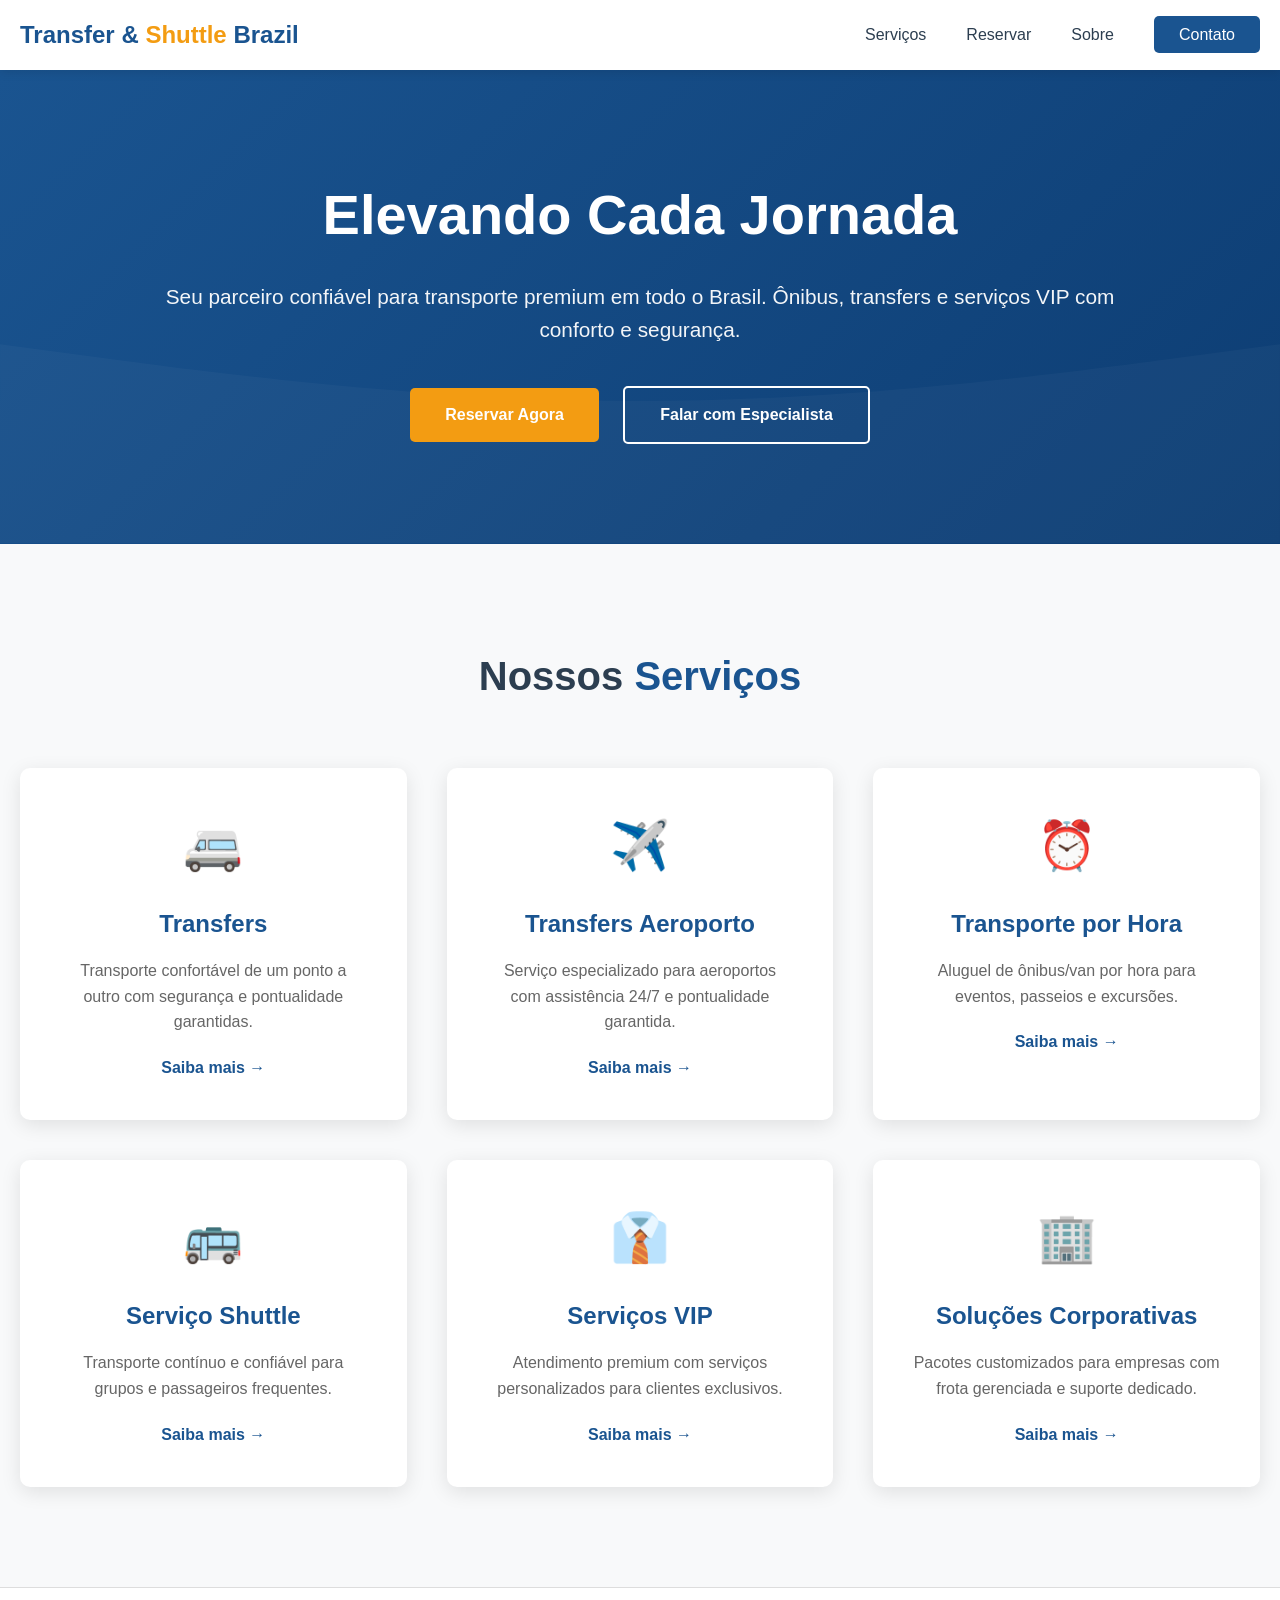
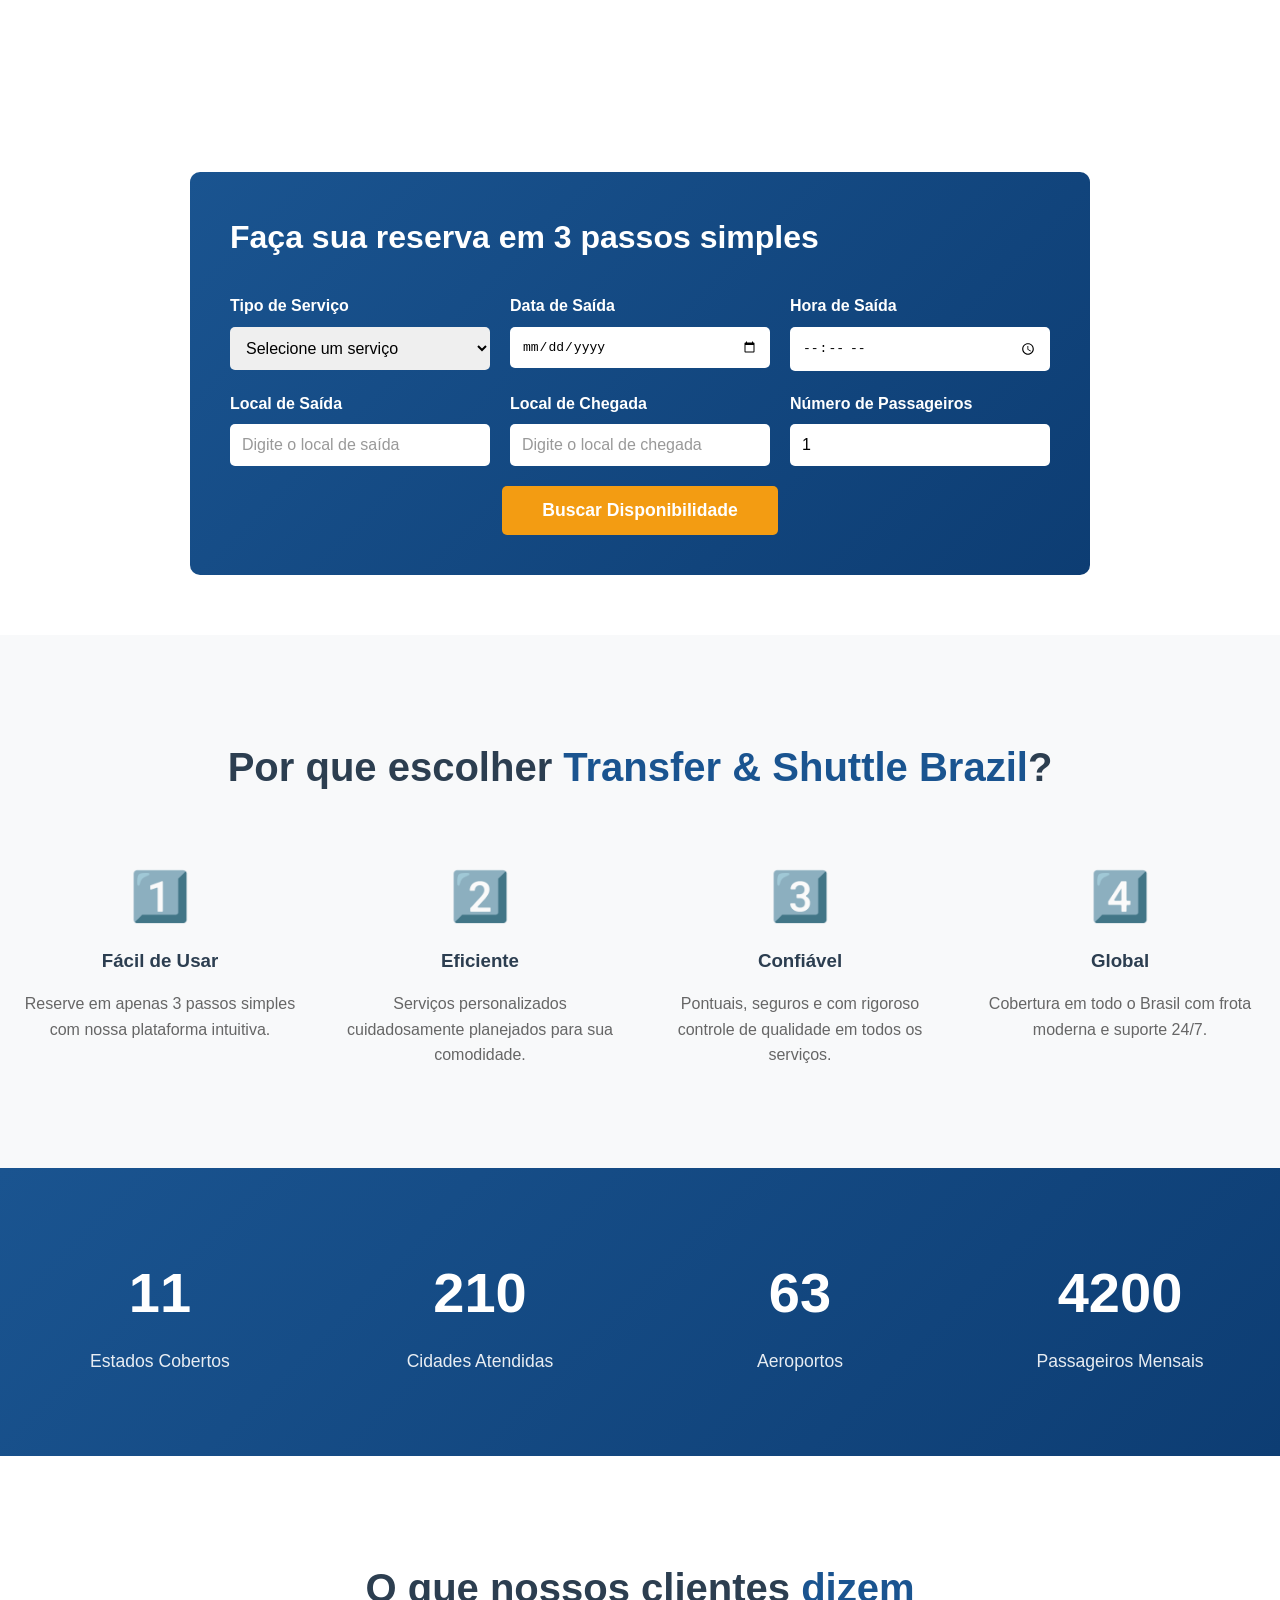
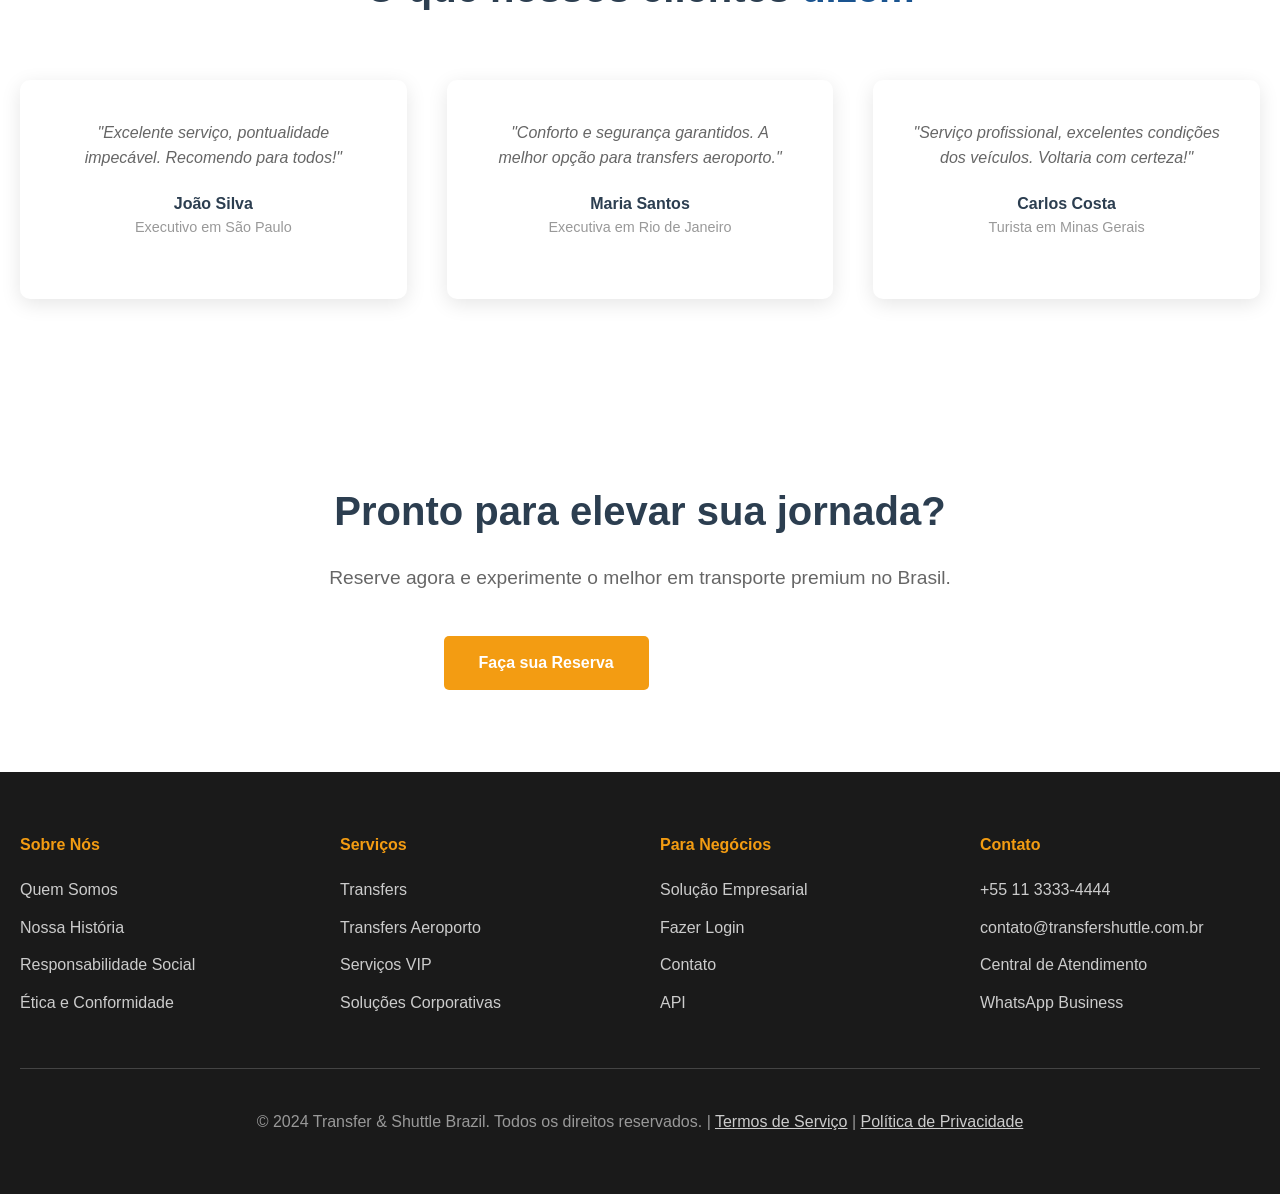
==== index.html @ f182d8c6 "Add files via upload" ====
<!DOCTYPE html>
<html lang="pt-BR">
<head>
    <meta charset="UTF-8">
    <meta name="viewport" content="width=device-width, initial-scale=1.0">
    <meta name="description" content="Transfer & Shuttle Brazil - Serviços de transporte premium em todo o Brasil. Ônibus, transfers e serviços VIP.">
    <meta name="keywords" content="transfer, shuttle, transporte, Brasil, aeroporto, premium">
    <meta property="og:title" content="Transfer & Shuttle Brazil - Transporte Premium">
    <meta property="og:description" content="Serviços de transporte de qualidade em todo o Brasil">
    <meta property="og:image" content="assets/images/og-image.jpg">
    
    <title>Transfer & Shuttle Brazil - Transporte Premium em todo o Brasil</title>
    <link rel="stylesheet" href="assets/css/style.css">
    <link rel="icon" type="image/x-icon" href="assets/images/favicon.ico">
</head>
<body>
    <!-- HEADER & NAVIGATION -->
    <header>
        <nav>
            <a href="#" class="logo">Transfer & <span>Shuttle</span> Brazil</a>
            <ul class="nav-menu">
                <li><a href="#services">Serviços</a></li>
                <li><a href="#booking">Reservar</a></li>
                <li><a href="#about">Sobre</a></li>
                <li><a href="#contact" class="cta-button">Contato</a></li>
            </ul>
        </nav>
    </header>

    <!-- HERO SECTION -->
    <section class="hero">
        <div class="hero-content">
            <h1>Elevando Cada Jornada</h1>
            <p>Seu parceiro confiável para transporte premium em todo o Brasil. Ônibus, transfers e serviços VIP com conforto e segurança.</p>
            <a href="#booking" class="btn btn-primary">Reservar Agora</a>
            <a href="#contact" class="btn btn-secondary">Falar com Especialista</a>
        </div>
    </section>

    <!-- SERVICES SECTION -->
    <section id="services" class="services">
        <div class="container">
            <h2 class="section-title">Nossos <span>Serviços</span></h2>
            
            <div class="services-grid">
                <!-- Service 1: Transfers -->
                <div class="service-card">
                    <div class="service-icon">🚐</div>
                    <h3>Transfers</h3>
                    <p>Transporte confortável de um ponto a outro com segurança e pontualidade garantidas.</p>
                    <a href="#booking">Saiba mais →</a>
                </div>

                <!-- Service 2: Airport Transfers -->
                <div class="service-card">
                    <div class="service-icon">✈️</div>
                    <h3>Transfers Aeroporto</h3>
                    <p>Serviço especializado para aeroportos com assistência 24/7 e pontualidade garantida.</p>
                    <a href="#booking">Saiba mais →</a>
                </div>

                <!-- Service 3: By the Hour -->
                <div class="service-card">
                    <div class="service-icon">⏰</div>
                    <h3>Transporte por Hora</h3>
                    <p>Aluguel de ônibus/van por hora para eventos, passeios e excursões.</p>
                    <a href="#booking">Saiba mais →</a>
                </div>

                <!-- Service 4: Shuttle Service -->
                <div class="service-card">
                    <div class="service-icon">🚌</div>
                    <h3>Serviço Shuttle</h3>
                    <p>Transporte contínuo e confiável para grupos e passageiros frequentes.</p>
                    <a href="#booking">Saiba mais →</a>
                </div>

                <!-- Service 5: VIP Services -->
                <div class="service-card">
                    <div class="service-icon">👔</div>
                    <h3>Serviços VIP</h3>
                    <p>Atendimento premium com serviços personalizados para clientes exclusivos.</p>
                    <a href="#booking">Saiba mais →</a>
                </div>

                <!-- Service 6: Corporate Solutions -->
                <div class="service-card">
                    <div class="service-icon">🏢</div>
                    <h3>Soluções Corporativas</h3>
                    <p>Pacotes customizados para empresas com frota gerenciada e suporte dedicado.</p>
                    <a href="#booking">Saiba mais →</a>
                </div>
            </div>
        </div>
    </section>

    <!-- BOOKING SECTION -->
    <section id="booking" class="booking">
        <div class="container">
            <h2 class="section-title" style="color: white;">Reserve Agora</h2>
            
            <form class="booking-form">
                <h2>Faça sua reserva em 3 passos simples</h2>
                
                <div class="form-row">
                    <div class="form-group">
                        <label for="service">Tipo de Serviço</label>
                        <select id="service" name="service" required>
                            <option value="">Selecione um serviço</option>
                            <option value="transfer">Transfer</option>
                            <option value="airport">Transfer Aeroporto</option>
                            <option value="hourly">Por Hora</option>
                            <option value="shuttle">Shuttle</option>
                            <option value="vip">VIP</option>
                        </select>
                    </div>
                    
                    <div class="form-group">
                        <label for="pickup-date">Data de Saída</label>
                        <input type="date" id="pickup-date" name="pickup-date" required>
                    </div>
                    
                    <div class="form-group">
                        <label for="pickup-time">Hora de Saída</label>
                        <input type="time" id="pickup-time" name="pickup-time" required>
                    </div>
                </div>

                <div class="form-row">
                    <div class="form-group">
                        <label for="pickup-location">Local de Saída</label>
                        <input type="text" id="pickup-location" name="pickup-location" placeholder="Digite o local de saída" required>
                    </div>
                    
                    <div class="form-group">
                        <label for="dropoff-location">Local de Chegada</label>
                        <input type="text" id="dropoff-location" name="dropoff-location" placeholder="Digite o local de chegada" required>
                    </div>
                    
                    <div class="form-group">
                        <label for="passengers">Número de Passageiros</label>
                        <input type="number" id="passengers" name="passengers" min="1" max="60" value="1" required>
                    </div>
                </div>

                <div class="form-submit">
                    <button type="submit" class="btn btn-primary">Buscar Disponibilidade</button>
                </div>
            </form>
        </div>
    </section>

    <!-- WHY CHOOSE US -->
    <section id="about" class="features">
        <div class="container">
            <h2 class="section-title">Por que escolher <span>Transfer & Shuttle Brazil</span>?</h2>
            
            <div class="features-grid">
                <div class="feature">
                    <div class="feature-number">1️⃣</div>
                    <h3>Fácil de Usar</h3>
                    <p>Reserve em apenas 3 passos simples com nossa plataforma intuitiva.</p>
                </div>

                <div class="feature">
                    <div class="feature-number">2️⃣</div>
                    <h3>Eficiente</h3>
                    <p>Serviços personalizados cuidadosamente planejados para sua comodidade.</p>
                </div>

                <div class="feature">
                    <div class="feature-number">3️⃣</div>
                    <h3>Confiável</h3>
                    <p>Pontuais, seguros e com rigoroso controle de qualidade em todos os serviços.</p>
                </div>

                <div class="feature">
                    <div class="feature-number">4️⃣</div>
                    <h3>Global</h3>
                    <p>Cobertura em todo o Brasil com frota moderna e suporte 24/7.</p>
                </div>
            </div>
        </div>
    </section>

    <!-- STATS SECTION -->
    <section class="stats">
        <div class="stats-grid">
            <div class="stat-card">
                <div class="stat-number">27</div>
                <div class="stat-label">Estados Cobertos</div>
            </div>

            <div class="stat-card">
                <div class="stat-number">500</div>
                <div class="stat-label">Cidades Atendidas</div>
            </div>

            <div class="stat-card">
                <div class="stat-number">150</div>
                <div class="stat-label">Aeroportos</div>
            </div>

            <div class="stat-card">
                <div class="stat-number">10000</div>
                <div class="stat-label">Passageiros Mensais</div>
            </div>
        </div>
    </section>

    <!-- CLIENT TESTIMONIALS -->
    <section class="features" style="background: white;">
        <div class="container">
            <h2 class="section-title">O que nossos clientes <span>dizem</span></h2>
            
            <div class="services-grid" style="margin-top: 50px;">
                <div class="service-card">
                    <p style="font-style: italic; margin-bottom: 20px;">"Excelente serviço, pontualidade impecável. Recomendo para todos!"</p>
                    <strong>João Silva</strong>
                    <p style="color: #999; font-size: 0.9em;">Executivo em São Paulo</p>
                </div>

                <div class="service-card">
                    <p style="font-style: italic; margin-bottom: 20px;">"Conforto e segurança garantidos. A melhor opção para transfers aeroporto."</p>
                    <strong>Maria Santos</strong>
                    <p style="color: #999; font-size: 0.9em;">Executiva em Rio de Janeiro</p>
                </div>

                <div class="service-card">
                    <p style="font-style: italic; margin-bottom: 20px;">"Serviço profissional, excelentes condições dos veículos. Voltaria com certeza!"</p>
                    <strong>Carlos Costa</strong>
                    <p style="color: #999; font-size: 0.9em;">Turista em Minas Gerais</p>
                </div>
            </div>
        </div>
    </section>

    <!-- CTA SECTION -->
    <section id="contact" class="cta">
        <div class="container">
            <h2>Pronto para elevar sua jornada?</h2>
            <p>Reserve agora e experimente o melhor em transporte premium no Brasil.</p>
            <a href="#booking" class="btn btn-primary">Faça sua Reserva</a>
            <a href="tel:+551133334444" class="btn btn-secondary">Ligar Agora</a>
        </div>
    </section>

    <!-- FOOTER -->
    <footer>
        <div class="footer-content">
            <div class="footer-section">
                <h4>Sobre Nós</h4>
                <ul>
                    <li><a href="#">Quem Somos</a></li>
                    <li><a href="#">Nossa História</a></li>
                    <li><a href="#">Responsabilidade Social</a></li>
                    <li><a href="#">Ética e Conformidade</a></li>
                </ul>
            </div>

            <div class="footer-section">
                <h4>Serviços</h4>
                <ul>
                    <li><a href="#services">Transfers</a></li>
                    <li><a href="#services">Transfers Aeroporto</a></li>
                    <li><a href="#services">Serviços VIP</a></li>
                    <li><a href="#services">Soluções Corporativas</a></li>
                </ul>
            </div>

            <div class="footer-section">
                <h4>Para Negócios</h4>
                <ul>
                    <li><a href="#">Solução Empresarial</a></li>
                    <li><a href="#">Fazer Login</a></li>
                    <li><a href="#">Contato</a></li>
                    <li><a href="#">API</a></li>
                </ul>
            </div>

            <div class="footer-section">
                <h4>Contato</h4>
                <ul>
                    <li><a href="tel:+551133334444">+55 11 3333-4444</a></li>
                    <li><a href="mailto:contato@transfershuttle.com.br">contato@transfershuttle.com.br</a></li>
                    <li><a href="#">Central de Atendimento</a></li>
                    <li><a href="#">WhatsApp Business</a></li>
                </ul>
            </div>
        </div>

        <div class="footer-bottom">
            <p>&copy; 2024 Transfer & Shuttle Brazil. Todos os direitos reservados. | 
            <a href="#" style="color: #ccc;">Termos de Serviço</a> | 
            <a href="#" style="color: #ccc;">Política de Privacidade</a></p>
        </div>
    </footer>

    <script src="assets/js/main.js"></script>
</body>
</html>
---- assets/css/style.css ----
/* ========================================
   Transfer & Shuttle Brazil - Main Styles
   ======================================== */

:root {
    --primary-color: #1a5490;
    --secondary-color: #f39c12;
    --accent-color: #e74c3c;
    --text-dark: #2c3e50;
    --text-light: #ecf0f1;
    --bg-light: #f8f9fa;
    --bg-dark: #1a1a1a;
    --white: #ffffff;
    --border-color: #ddd;
}

* {
    margin: 0;
    padding: 0;
    box-sizing: border-box;
}

html {
    scroll-behavior: smooth;
}

body {
    font-family: 'Segoe UI', Tahoma, Geneva, Verdana, sans-serif;
    color: var(--text-dark);
    line-height: 1.6;
    background-color: var(--white);
}

/* ========== HEADER & NAVIGATION ========== */

header {
    background-color: var(--white);
    box-shadow: 0 2px 10px rgba(0, 0, 0, 0.1);
    position: sticky;
    top: 0;
    z-index: 100;
}

nav {
    max-width: 1400px;
    margin: 0 auto;
    padding: 0 20px;
    display: flex;
    justify-content: space-between;
    align-items: center;
    height: 70px;
}

.logo {
    font-size: 1.5em;
    font-weight: bold;
    color: var(--primary-color);
    text-decoration: none;
}

.logo span {
    color: var(--secondary-color);
}

.nav-menu {
    display: flex;
    list-style: none;
    gap: 40px;
    align-items: center;
}

.nav-menu a {
    color: var(--text-dark);
    text-decoration: none;
    font-weight: 500;
    transition: color 0.3s ease;
}

.nav-menu a:hover {
    color: var(--primary-color);
}

.nav-menu .cta-button {
    background-color: var(--primary-color);
    color: var(--white);
    padding: 10px 25px;
    border-radius: 5px;
    transition: background-color 0.3s ease;
}

.nav-menu .cta-button:hover {
    background-color: var(--secondary-color);
}

/* ========== HERO SECTION ========== */

.hero {
    background: linear-gradient(135deg, var(--primary-color) 0%, #0d3d73 100%);
    color: var(--white);
    padding: 100px 20px;
    text-align: center;
    position: relative;
    overflow: hidden;
}

.hero::before {
    content: '';
    position: absolute;
    top: 0;
    left: 0;
    right: 0;
    bottom: 0;
    background: url('data:image/svg+xml,<svg xmlns="http://www.w3.org/2000/svg" viewBox="0 0 1440 320"><path fill="rgba(255,255,255,0.1)" d="M0,96L120,112C240,128,480,160,720,160C960,160,1200,128,1320,112L1440,96L1440,320L1320,320C1200,320,960,320,720,320C480,320,240,320,120,320L0,320Z"></path></svg>');
    background-repeat: no-repeat;
    background-position: bottom;
    opacity: 0.3;
}

.hero-content {
    max-width: 1000px;
    margin: 0 auto;
    position: relative;
    z-index: 2;
}

.hero h1 {
    font-size: 3.5em;
    margin-bottom: 20px;
    font-weight: 700;
}

.hero p {
    font-size: 1.3em;
    margin-bottom: 40px;
    opacity: 0.95;
}

.btn {
    display: inline-block;
    padding: 14px 35px;
    border: none;
    border-radius: 5px;
    font-size: 1em;
    font-weight: 600;
    cursor: pointer;
    text-decoration: none;
    transition: all 0.3s ease;
    margin: 0 10px;
}

.btn-primary {
    background-color: var(--secondary-color);
    color: var(--white);
}

.btn-primary:hover {
    background-color: #e67e22;
    transform: translateY(-2px);
    box-shadow: 0 5px 15px rgba(0, 0, 0, 0.2);
}

.btn-secondary {
    background-color: transparent;
    color: var(--white);
    border: 2px solid var(--white);
}

.btn-secondary:hover {
    background-color: var(--white);
    color: var(--primary-color);
}

/* ========== SERVICES SECTION ========== */

.services {
    padding: 100px 20px;
    background-color: var(--bg-light);
}

.container {
    max-width: 1400px;
    margin: 0 auto;
}

.section-title {
    text-align: center;
    font-size: 2.5em;
    margin-bottom: 60px;
    color: var(--text-dark);
}

.section-title span {
    color: var(--primary-color);
}

.services-grid {
    display: grid;
    grid-template-columns: repeat(auto-fit, minmax(300px, 1fr));
    gap: 40px;
}

.service-card {
    background: var(--white);
    border-radius: 10px;
    padding: 40px;
    text-align: center;
    box-shadow: 0 5px 20px rgba(0, 0, 0, 0.1);
    transition: transform 0.3s ease, box-shadow 0.3s ease;
}

.service-card:hover {
    transform: translateY(-10px);
    box-shadow: 0 10px 35px rgba(0, 0, 0, 0.15);
}

.service-icon {
    font-size: 3em;
    margin-bottom: 20px;
}

.service-card h3 {
    font-size: 1.5em;
    margin-bottom: 15px;
    color: var(--primary-color);
}

.service-card p {
    color: #666;
    margin-bottom: 20px;
}

.service-card a {
    color: var(--primary-color);
    text-decoration: none;
    font-weight: 600;
    transition: color 0.3s ease;
}

.service-card a:hover {
    color: var(--secondary-color);
}

/* ========== BOOKING SECTION ========== */

.booking {
    background: var(--white);
    padding: 60px 20px;
    border-top: 1px solid var(--border-color);
}

.booking-form {
    max-width: 900px;
    margin: 0 auto;
    background: linear-gradient(135deg, var(--primary-color) 0%, #0d3d73 100%);
    padding: 40px;
    border-radius: 10px;
    color: var(--white);
}

.booking-form h2 {
    margin-bottom: 30px;
    font-size: 2em;
}

.form-row {
    display: grid;
    grid-template-columns: repeat(auto-fit, minmax(200px, 1fr));
    gap: 20px;
    margin-bottom: 20px;
}

.form-group {
    display: flex;
    flex-direction: column;
}

.form-group label {
    margin-bottom: 8px;
    font-weight: 600;
}

.form-group input,
.form-group select {
    padding: 12px;
    border: none;
    border-radius: 5px;
    font-size: 1em;
}

.form-group input::placeholder {
    color: #999;
}

.form-submit {
    grid-column: 1 / -1;
    display: flex;
    justify-content: center;
    gap: 15px;
    margin-top: 20px;
}

.form-submit button {
    padding: 14px 40px;
    font-size: 1.1em;
}

/* ========== FEATURES SECTION ========== */

.features {
    padding: 100px 20px;
    background-color: var(--bg-light);
}

.features-grid {
    display: grid;
    grid-template-columns: repeat(auto-fit, minmax(250px, 1fr));
    gap: 40px;
    margin-top: 50px;
}

.feature {
    text-align: center;
}

.feature-number {
    font-size: 3em;
    color: var(--secondary-color);
    font-weight: bold;
    margin-bottom: 10px;
}

.feature h3 {
    color: var(--text-dark);
    margin-bottom: 15px;
}

.feature p {
    color: #666;
}

/* ========== STATS SECTION ========== */

.stats {
    background: linear-gradient(135deg, var(--primary-color) 0%, #0d3d73 100%);
    color: var(--white);
    padding: 80px 20px;
}

.stats-grid {
    display: grid;
    grid-template-columns: repeat(auto-fit, minmax(250px, 1fr));
    gap: 40px;
    max-width: 1400px;
    margin: 0 auto;
}

.stat-card {
    text-align: center;
}

.stat-number {
    font-size: 3.5em;
    font-weight: bold;
    margin-bottom: 10px;
}

.stat-label {
    font-size: 1.1em;
    opacity: 0.9;
}

/* ========== CTA SECTION ========== */

.cta {
    padding: 80px 20px;
    background: var(--white);
    text-align: center;
}

.cta h2 {
    font-size: 2.5em;
    margin-bottom: 20px;
    color: var(--text-dark);
}

.cta p {
    font-size: 1.2em;
    color: #666;
    margin-bottom: 40px;
}

/* ========== FOOTER ========== */

footer {
    background-color: var(--bg-dark);
    color: var(--white);
    padding: 60px 20px;
}

.footer-content {
    max-width: 1400px;
    margin: 0 auto;
    display: grid;
    grid-template-columns: repeat(auto-fit, minmax(250px, 1fr));
    gap: 40px;
    margin-bottom: 40px;
}

.footer-section h4 {
    margin-bottom: 20px;
    color: var(--secondary-color);
}

.footer-section ul {
    list-style: none;
}

.footer-section ul li {
    margin-bottom: 12px;
}

.footer-section a {
    color: #ccc;
    text-decoration: none;
    transition: color 0.3s ease;
}

.footer-section a:hover {
    color: var(--secondary-color);
}

.footer-bottom {
    border-top: 1px solid #444;
    padding-top: 40px;
    text-align: center;
    color: #999;
}

/* ========== RESPONSIVE ========== */

@media (max-width: 768px) {
    .nav-menu {
        gap: 20px;
        font-size: 0.9em;
    }

    .hero h1 {
        font-size: 2em;
    }

    .hero p {
        font-size: 1em;
    }

    .section-title {
        font-size: 1.8em;
    }

    .btn {
        padding: 10px 20px;
        margin: 5px;
    }

    .form-row {
        grid-template-columns: 1fr;
    }

    .services-grid {
        grid-template-columns: 1fr;
    }
}

/* ========== UTILITIES ========== */

.hidden {
    display: none !important;
}

.text-center {
    text-align: center;
}

.mb-20 {
    margin-bottom: 20px;
}

.mt-40 {
    margin-top: 40px;
}

.py-40 {
    padding: 40px 0;
}
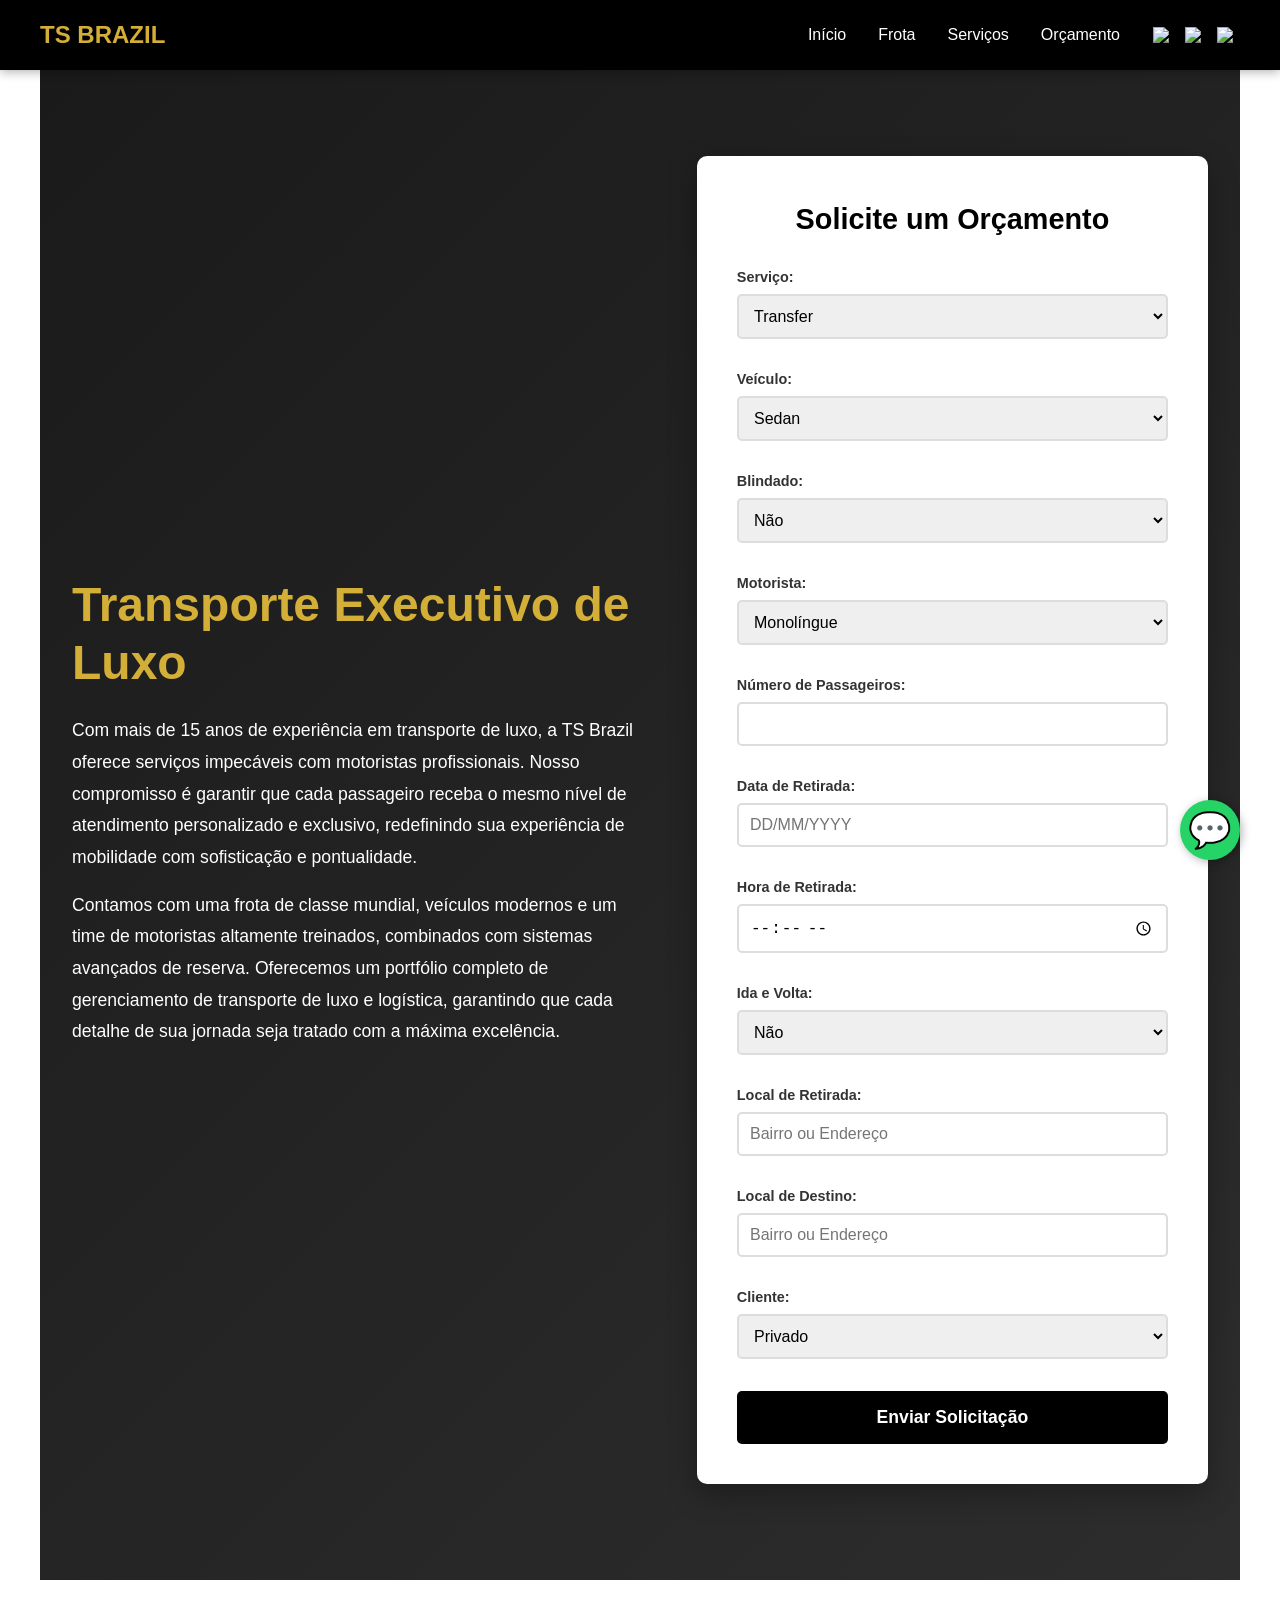
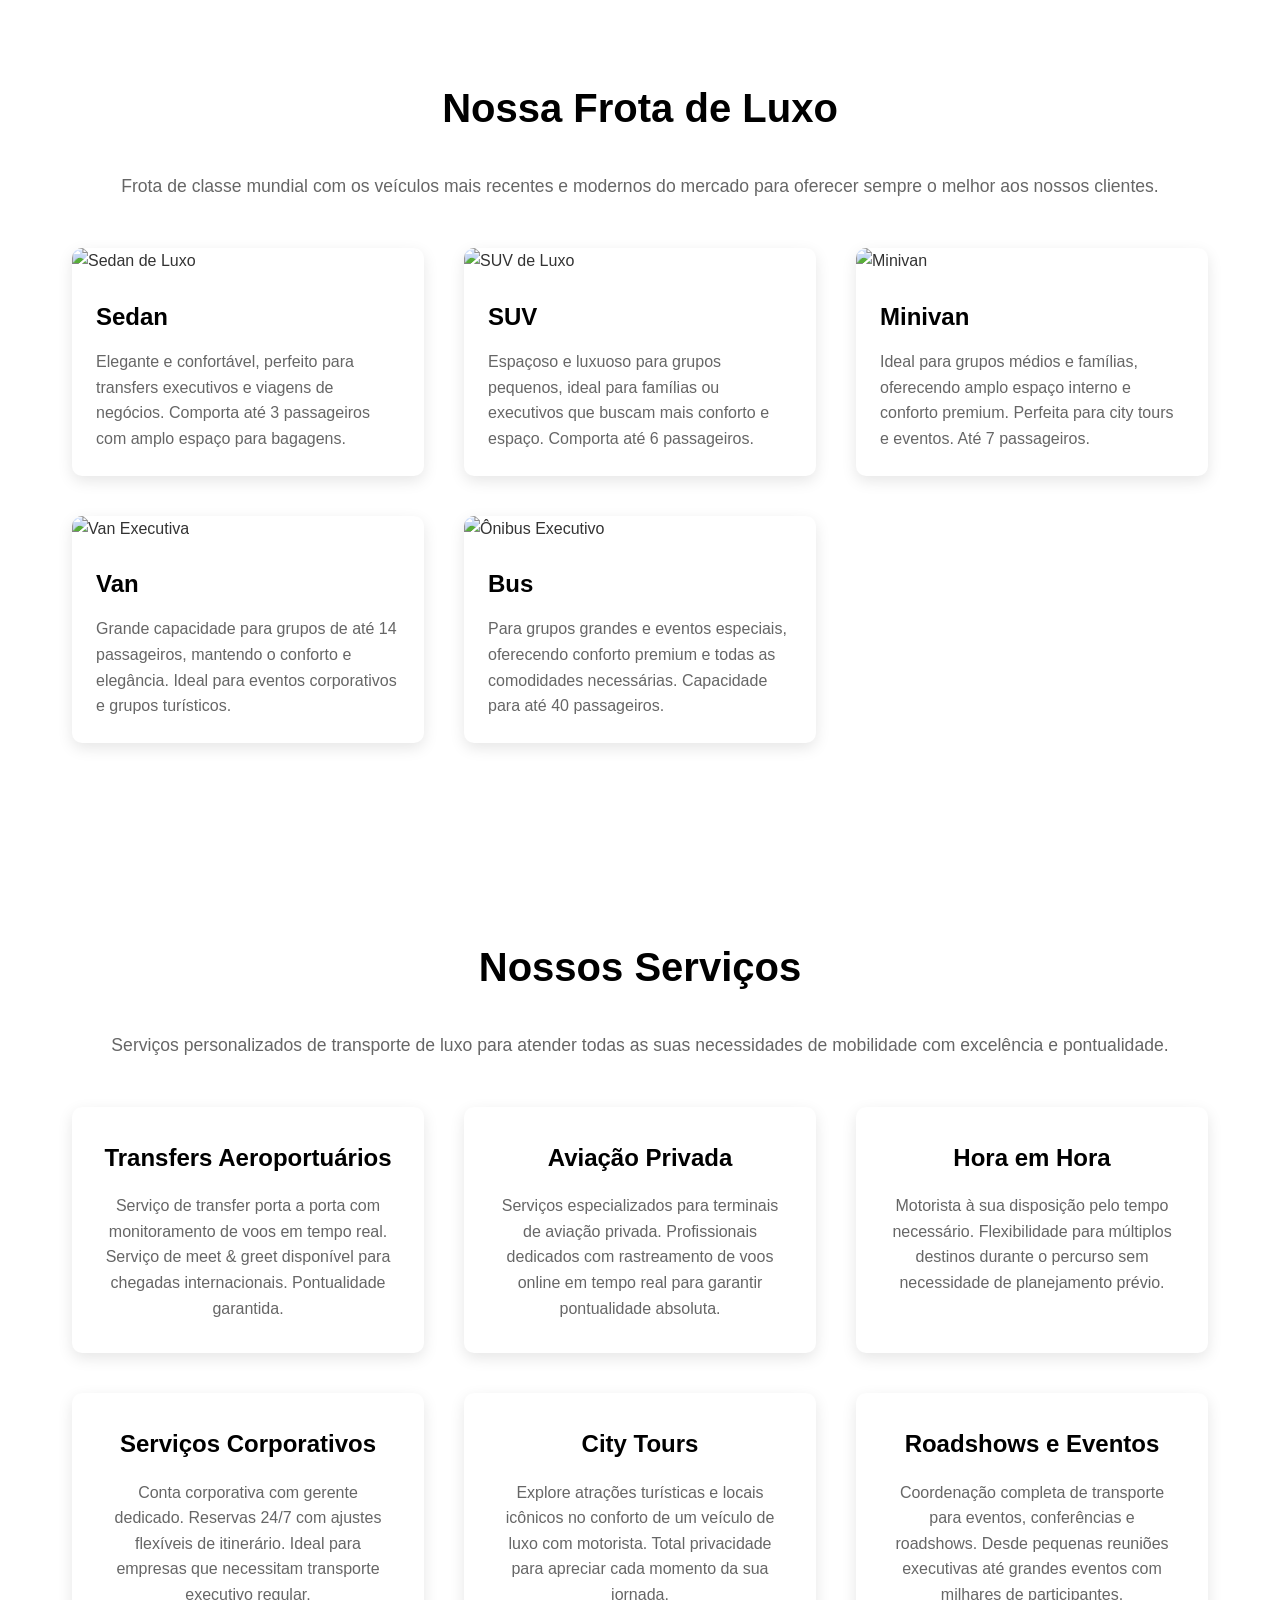
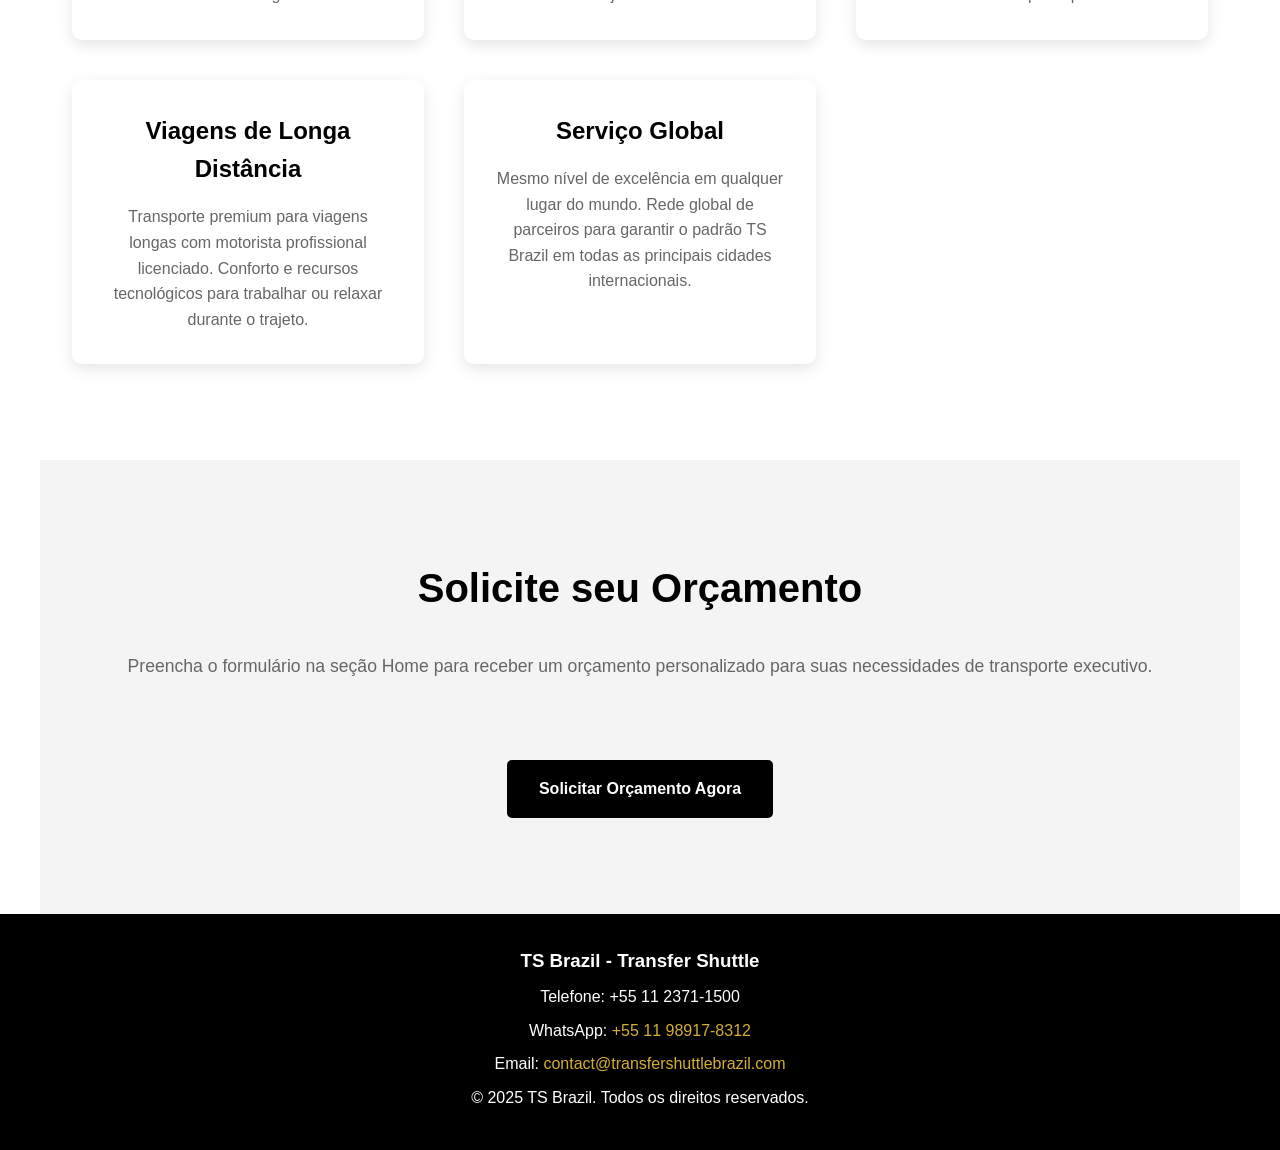
==== commit 66420dd4: "Add files via upload" ====
--- a/index.html
+++ b/index.html
@@ -3,299 +3,723 @@
 <head>
     <meta charset="UTF-8">
     <meta name="viewport" content="width=device-width, initial-scale=1.0">
-    <meta name="description" content="Transfer & Shuttle Brazil - Serviços de transporte premium em todo o Brasil. Ônibus, transfers e serviços VIP.">
-    <meta name="keywords" content="transfer, shuttle, transporte, Brasil, aeroporto, premium">
-    <meta property="og:title" content="Transfer & Shuttle Brazil - Transporte Premium">
-    <meta property="og:description" content="Serviços de transporte de qualidade em todo o Brasil">
-    <meta property="og:image" content="assets/images/og-image.jpg">
+    <meta name="description" content="TS Brazil - Transfer Shuttle oferece serviços de transporte executivo de luxo com motoristas qualificados, frota de classe mundial e pontualidade garantida. Transfers aeroportuários, city tours e serviços personalizados.">
+    <meta name="keywords" content="transfer executivo, transporte de luxo, motorista particular, transfer aeroporto, limousine São Paulo, chauffeur service Brazil">
+    <meta name="author" content="TS Brazil - Transfer Shuttle">
+    <meta name="robots" content="index, follow">
     
-    <title>Transfer & Shuttle Brazil - Transporte Premium em todo o Brasil</title>
-    <link rel="stylesheet" href="assets/css/style.css">
-    <link rel="icon" type="image/x-icon" href="assets/images/favicon.ico">
+    <!-- Open Graph / Facebook -->
+    <meta property="og:type" content="website">
+    <meta property="og:url" content="https://transfershuttlebrazil.com/">
+    <meta property="og:title" content="TS Brazil - Transfer Shuttle | Transporte Executivo de Luxo">
+    <meta property="og:description" content="Serviços de transporte executivo de luxo com motoristas qualificados e frota de classe mundial. Pontualidade garantida.">
+    <meta property="og:image" content="https://images.unsplash.com/photo-1449965408869-eaa3f722e40d?w=1200">
+    
+    <!-- Twitter -->
+    <meta property="twitter:card" content="summary_large_image">
+    <meta property="twitter:url" content="https://transfershuttlebrazil.com/">
+    <meta property="twitter:title" content="TS Brazil - Transfer Shuttle | Transporte Executivo de Luxo">
+    <meta property="twitter:description" content="Serviços de transporte executivo de luxo com motoristas qualificados e frota de classe mundial.">
+    <meta property="twitter:image" content="https://images.unsplash.com/photo-1449965408869-eaa3f722e40d?w=1200">
+    
+    <!-- Hreflang Tags -->
+    <link rel="alternate" hreflang="pt-BR" href="https://transfershuttlebrazil.com/" />
+    <link rel="alternate" hreflang="en" href="https://transfershuttlebrazil.com/en" />
+    <link rel="alternate" hreflang="es" href="https://transfershuttlebrazil.com/es" />
+    <link rel="alternate" hreflang="x-default" href="https://transfershuttlebrazil.com/" />
+    
+    <link rel="canonical" href="https://transfershuttlebrazil.com/">
+    
+    <title>TS Brazil - Transfer Shuttle | Transporte Executivo de Luxo em São Paulo</title>
+    
+    <!-- JSON-LD Structured Data -->
+    <script type="application/ld+json">
+    {
+      "@context": "https://schema.org",
+      "@type": "LocalBusiness",
+      "name": "TS Brazil - Transfer Shuttle",
+      "image": "https://images.unsplash.com/photo-1449965408869-eaa3f722e40d?w=1200",
+      "@id": "https://transfershuttlebrazil.com",
+      "url": "https://transfershuttlebrazil.com",
+      "telephone": "+551123711500",
+      "address": {
+        "@type": "PostalAddress",
+        "addressLocality": "São Paulo",
+        "addressRegion": "SP",
+        "addressCountry": "BR"
+      },
+      "geo": {
+        "@type": "GeoCoordinates",
+        "latitude": -23.5505,
+        "longitude": -46.6333
+      },
+      "openingHoursSpecification": {
+        "@type": "OpeningHoursSpecification",
+        "dayOfWeek": [
+          "Monday",
+          "Tuesday",
+          "Wednesday",
+          "Thursday",
+          "Friday",
+          "Saturday",
+          "Sunday"
+        ],
+        "opens": "00:00",
+        "closes": "23:59"
+      },
+      "sameAs": [
+        "https://wa.me/5511989178312"
+      ],
+      "priceRange": "$$$$"
+    }
+    </script>
+    
+    <style>
+        * {
+            margin: 0;
+            padding: 0;
+            box-sizing: border-box;
+        }
+        
+        :root {
+            --primary-color: #000;
+            --secondary-color: #d4af37;
+            --text-light: #fff;
+            --text-dark: #333;
+            --bg-light: #f4f4f4;
+        }
+        
+        body {
+            font-family: 'Segoe UI', Tahoma, Geneva, Verdana, sans-serif;
+            line-height: 1.6;
+            color: var(--text-dark);
+            scroll-behavior: smooth;
+        }
+        
+        header {
+            background: var(--primary-color);
+            color: var(--text-light);
+            padding: 1rem 2rem;
+            position: fixed;
+            width: 100%;
+            top: 0;
+            z-index: 1000;
+            box-shadow: 0 2px 10px rgba(0,0,0,0.3);
+        }
+        
+        nav {
+            display: flex;
+            justify-content: space-between;
+            align-items: center;
+            max-width: 1200px;
+            margin: 0 auto;
+        }
+        
+        .logo {
+            font-size: 1.5rem;
+            font-weight: bold;
+            color: var(--secondary-color);
+        }
+        
+        nav ul {
+            list-style: none;
+            display: flex;
+            align-items: center;
+            gap: 2rem;
+        }
+        
+        nav a {
+            color: var(--text-light);
+            text-decoration: none;
+            transition: color 0.3s;
+            font-weight: 500;
+        }
+        
+        nav a:hover {
+            color: var(--secondary-color);
+        }
+        
+        .languages {
+            display: flex;
+            gap: 0.5rem;
+        }
+        
+        .languages img {
+            width: 24px;
+            height: 18px;
+            cursor: pointer;
+            transition: transform 0.3s;
+            border: 1px solid transparent;
+        }
+        
+        .languages img:hover {
+            transform: scale(1.1);
+            border-color: var(--secondary-color);
+        }
+        
+        section {
+            padding: 6rem 2rem;
+            max-width: 1200px;
+            margin: 0 auto;
+        }
+        
+        #home {
+            min-height: 100vh;
+            display: flex;
+            align-items: center;
+            justify-content: space-between;
+            gap: 3rem;
+            background: linear-gradient(135deg, #1a1a1a 0%, #2d2d2d 100%);
+            color: var(--text-light);
+            margin-top: 60px;
+        }
+        
+        .home-content {
+            flex: 1;
+            max-width: 50%;
+        }
+        
+        .home-content h1 {
+            font-size: 3rem;
+            margin-bottom: 1.5rem;
+            color: var(--secondary-color);
+            line-height: 1.2;
+        }
+        
+        .home-content p {
+            font-size: 1.1rem;
+            margin-bottom: 1rem;
+            line-height: 1.8;
+        }
+        
+        .quotation-form {
+            flex: 1;
+            max-width: 45%;
+            background: var(--text-light);
+            padding: 2.5rem;
+            border-radius: 10px;
+            box-shadow: 0 10px 30px rgba(0,0,0,0.3);
+            color: var(--text-dark);
+        }
+        
+        .quotation-form h2 {
+            margin-bottom: 1.5rem;
+            color: var(--primary-color);
+            font-size: 1.8rem;
+        }
+        
+        form label {
+            display: block;
+            margin: 0.8rem 0 0.3rem;
+            font-weight: 600;
+            font-size: 0.9rem;
+        }
+        
+        form input,
+        form select {
+            width: 100%;
+            padding: 0.7rem;
+            margin-bottom: 1rem;
+            border: 2px solid #ddd;
+            border-radius: 5px;
+            font-size: 1rem;
+            transition: border-color 0.3s;
+        }
+        
+        form input:focus,
+        form select:focus {
+            outline: none;
+            border-color: var(--secondary-color);
+        }
+        
+        .submit-btn {
+            background: var(--primary-color);
+            color: var(--text-light);
+            padding: 1rem 2rem;
+            border: none;
+            cursor: pointer;
+            width: 100%;
+            font-size: 1.1rem;
+            border-radius: 5px;
+            font-weight: bold;
+            transition: background 0.3s;
+            margin-top: 1rem;
+        }
+        
+        .submit-btn:hover {
+            background: var(--secondary-color);
+            color: var(--primary-color);
+        }
+        
+        h2 {
+            font-size: 2.5rem;
+            margin-bottom: 2rem;
+            color: var(--primary-color);
+            text-align: center;
+        }
+        
+        .section-intro {
+            text-align: center;
+            font-size: 1.1rem;
+            margin-bottom: 3rem;
+            color: #666;
+        }
+        
+        .fleet-grid,
+        .services-grid {
+            display: grid;
+            grid-template-columns: repeat(auto-fit, minmax(280px, 1fr));
+            gap: 2.5rem;
+            margin-top: 3rem;
+        }
+        
+        .vehicle,
+        .service-card {
+            background: var(--text-light);
+            border-radius: 10px;
+            overflow: hidden;
+            box-shadow: 0 5px 15px rgba(0,0,0,0.1);
+            transition: transform 0.3s, box-shadow 0.3s;
+        }
+        
+        .vehicle:hover,
+        .service-card:hover {
+            transform: translateY(-10px);
+            box-shadow: 0 10px 25px rgba(0,0,0,0.2);
+        }
+        
+        .vehicle img {
+            width: 100%;
+            height: 220px;
+            object-fit: cover;
+        }
+        
+        .vehicle-info,
+        .service-info {
+            padding: 1.5rem;
+        }
+        
+        .vehicle h3,
+        .service-card h3 {
+            font-size: 1.5rem;
+            margin-bottom: 0.8rem;
+            color: var(--primary-color);
+        }
+        
+        .vehicle p,
+        .service-card p {
+            color: #666;
+            line-height: 1.6;
+        }
+        
+        .service-card {
+            padding: 2rem;
+            text-align: center;
+        }
+        
+        .service-card h3 {
+            margin-bottom: 1rem;
+        }
+        
+        #quotation {
+            background: var(--bg-light);
+            text-align: center;
+        }
+        
+        .cta-link {
+            display: inline-block;
+            background: var(--primary-color);
+            color: var(--text-light);
+            padding: 1rem 2rem;
+            text-decoration: none;
+            border-radius: 5px;
+            margin-top: 2rem;
+            font-weight: bold;
+            transition: background 0.3s;
+        }
+        
+        .cta-link:hover {
+            background: var(--secondary-color);
+            color: var(--primary-color);
+        }
+        
+        footer {
+            background: var(--primary-color);
+            color: var(--text-light);
+            text-align: center;
+            padding: 2rem;
+        }
+        
+        footer p {
+            margin: 0.5rem 0;
+        }
+        
+        footer a {
+            color: var(--secondary-color);
+            text-decoration: none;
+        }
+        
+        .whatsapp-float {
+            position: fixed;
+            width: 60px;
+            height: 60px;
+            bottom: 40px;
+            right: 40px;
+            background-color: #25d366;
+            color: #FFF;
+            border-radius: 50px;
+            text-align: center;
+            font-size: 35px;
+            box-shadow: 2px 2px 10px rgba(0,0,0,0.3);
+            z-index: 999;
+            display: flex;
+            align-items: center;
+            justify-content: center;
+            transition: background-color 0.3s, transform 0.3s;
+            text-decoration: none;
+        }
+        
+        .whatsapp-float:hover {
+            background-color: #128C7E;
+            transform: scale(1.1);
+        }
+        
+        #returnFields {
+            display: none;
+        }
+        
+        @media (max-width: 968px) {
+            nav ul {
+                gap: 1rem;
+                font-size: 0.9rem;
+            }
+            
+            #home {
+                flex-direction: column;
+                text-align: center;
+            }
+            
+            .home-content,
+            .quotation-form {
+                max-width: 100%;
+            }
+            
+            .home-content h1 {
+                font-size: 2rem;
+            }
+            
+            h2 {
+                font-size: 2rem;
+            }
+            
+            .fleet-grid,
+            .services-grid {
+                grid-template-columns: 1fr;
+            }
+        }
+        
+        @media (max-width: 600px) {
+            header {
+                padding: 1rem;
+            }
+            
+            nav {
+                flex-direction: column;
+                gap: 1rem;
+            }
+            
+            nav ul {
+                flex-wrap: wrap;
+                justify-content: center;
+            }
+            
+            section {
+                padding: 4rem 1rem;
+            }
+            
+            .whatsapp-float {
+                width: 50px;
+                height: 50px;
+                font-size: 28px;
+                bottom: 20px;
+                right: 20px;
+            }
+        }
+    </style>
 </head>
 <body>
-    <!-- HEADER & NAVIGATION -->
     <header>
         <nav>
-            <a href="#" class="logo">Transfer & <span>Shuttle</span> Brazil</a>
-            <ul class="nav-menu">
-                <li><a href="#services">Serviços</a></li>
-                <li><a href="#booking">Reservar</a></li>
-                <li><a href="#about">Sobre</a></li>
-                <li><a href="#contact" class="cta-button">Contato</a></li>
+            <div class="logo">TS BRAZIL</div>
+            <ul>
+                <li><a href="#home" data-pt="Início" data-en="Home" data-es="Inicio">Início</a></li>
+                <li><a href="#fleet" data-pt="Frota" data-en="Fleet" data-es="Flota">Frota</a></li>
+                <li><a href="#services" data-pt="Serviços" data-en="Services" data-es="Servicios">Serviços</a></li>
+                <li><a href="#quotation" data-pt="Orçamento" data-en="Quotation" data-es="Presupuesto">Orçamento</a></li>
+                <li class="languages">
+                    <img src="https://flagcdn.com/w20/br.png" alt="Português" onclick="setLanguage('pt')" title="Português">
+                    <img src="https://flagcdn.com/w20/gb.png" alt="English" onclick="setLanguage('en')" title="English">
+                    <img src="https://flagcdn.com/w20/es.png" alt="Español" onclick="setLanguage('es')" title="Español">
+                </li>
             </ul>
         </nav>
     </header>
 
-    <!-- HERO SECTION -->
-    <section class="hero">
-        <div class="hero-content">
-            <h1>Elevando Cada Jornada</h1>
-            <p>Seu parceiro confiável para transporte premium em todo o Brasil. Ônibus, transfers e serviços VIP com conforto e segurança.</p>
-            <a href="#booking" class="btn btn-primary">Reservar Agora</a>
-            <a href="#contact" class="btn btn-secondary">Falar com Especialista</a>
+    <section id="home">
+        <div class="home-content">
+            <h1 data-pt="Transporte Executivo de Luxo" data-en="Executive Luxury Transportation" data-es="Transporte Ejecutivo de Lujo">Transporte Executivo de Luxo</h1>
+            <p data-pt="Com mais de 15 anos de experiência em transporte de luxo, a TS Brazil oferece serviços impecáveis com motoristas profissionais. Nosso compromisso é garantir que cada passageiro receba o mesmo nível de atendimento personalizado e exclusivo, redefinindo sua experiência de mobilidade com sofisticação e pontualidade." data-en="With over 15 years of experience in luxury transportation, TS Brazil offers impeccable services with professional drivers. Our commitment is to ensure that each passenger receives the same level of personalized and exclusive service, redefining your mobility experience with sophistication and punctuality." data-es="Con más de 15 años de experiencia en transporte de lujo, TS Brazil ofrece servicios impecables con conductores profesionales. Nuestro compromisso es garantizar que cada pasajero reciba el mismo nivel de atención personalizada y exclusiva, redefiniendo su experiencia de movilidad con sofisticación y puntualidad.">Com mais de 15 anos de experiência em transporte de luxo, a TS Brazil oferece serviços impecáveis com motoristas profissionais. Nosso compromisso é garantir que cada passageiro receba o mesmo nível de atendimento personalizado e exclusivo, redefinindo sua experiência de mobilidade com sofisticação e pontualidade.</p>
+            <p data-pt="Contamos com uma frota de classe mundial, veículos modernos e um time de motoristas altamente treinados, combinados com sistemas avançados de reserva. Oferecemos um portfólio completo de gerenciamento de transporte de luxo e logística, garantindo que cada detalhe de sua jornada seja tratado com a máxima excelência." data-en="We have a world-class fleet, modern vehicles and a team of highly trained drivers, combined with advanced booking systems. We offer a complete portfolio of luxury transportation and logistics management, ensuring that every detail of your journey is handled with the utmost excellence." data-es="Contamos con una flota de clase mundial, vehículos modernos y un equipo de conductores altamente capacitados, combinados con sistemas avanzados de reserva. Ofrecemos un portafolio completo de gestión de transporte de lujo y logística, garantizando que cada detalle de su viaje sea tratado con la máxima excelencia.">Contamos com uma frota de classe mundial, veículos modernos e um time de motoristas altamente treinados, combinados com sistemas avançados de reserva. Oferecemos um portfólio completo de gerenciamento de transporte de luxo e logística, garantindo que cada detalhe de sua jornada seja tratado com a máxima excelência.</p>
         </div>
-    </section>
-
-    <!-- SERVICES SECTION -->
-    <section id="services" class="services">
-        <div class="container">
-            <h2 class="section-title">Nossos <span>Serviços</span></h2>
-            
-            <div class="services-grid">
-                <!-- Service 1: Transfers -->
-                <div class="service-card">
-                    <div class="service-icon">🚐</div>
-                    <h3>Transfers</h3>
-                    <p>Transporte confortável de um ponto a outro com segurança e pontualidade garantidas.</p>
-                    <a href="#booking">Saiba mais →</a>
+        <div class="quotation-form">
+            <h2 data-pt="Solicite um Orçamento" data-en="Request a Quote" data-es="Solicite un Presupuesto">Solicite um Orçamento</h2>
+            <form id="quoteForm" onsubmit="sendEmail(event)">
+                <label for="service" data-pt="Serviço:" data-en="Service:" data-es="Servicio:">Serviço:</label>
+                <select id="service" name="Service" required>
+                    <option value="Transfer">Transfer</option>
+                    <option value="Disposal">Disposal</option>
+                </select>
+
+                <label for="vehicle" data-pt="Veículo:" data-en="Vehicle:" data-es="Vehículo:">Veículo:</label>
+                <select id="vehicle" name="Vehicle" required>
+                    <option value="Sedan">Sedan</option>
+                    <option value="SUV">SUV</option>
+                    <option value="Minivan">Minivan</option>
+                    <option value="Van">Van</option>
+                    <option value="Bus">Bus</option>
+                </select>
+
+                <label for="bulletproof" data-pt="Blindado:" data-en="Bulletproof:" data-es="Blindado:">Blindado:</label>
+                <select id="bulletproof" name="BulletProof" required>
+                    <option value="No" data-pt="Não" data-en="No" data-es="No">Não</option>
+                    <option value="Yes" data-pt="Sim" data-en="Yes" data-es="Sí">Sim</option>
+                </select>
+
+                <label for="driver" data-pt="Motorista:" data-en="Driver:" data-es="Conductor:">Motorista:</label>
+                <select id="driver" name="Driver" required>
+                    <option value="Monolingual" data-pt="Monolíngue" data-en="Monolingual" data-es="Monolingüe">Monolíngue</option>
+                    <option value="Bilingual" data-pt="Bilíngue" data-en="Bilingual" data-es="Bilingüe">Bilíngue</option>
+                </select>
+
+                <label for="passengers" data-pt="Número de Passageiros:" data-en="Number of Passengers:" data-es="Número de Pasajeros:">Número de Passageiros:</label>
+                <input type="number" id="passengers" name="Number of Passengers" min="1" required>
+
+                <label for="pickupDate" data-pt="Data de Retirada:" data-en="Pickup Date:" data-es="Fecha de Recogida:">Data de Retirada:</label>
+                <input type="text" id="pickupDate" name="Date of Pickup" placeholder="DD/MM/YYYY" required>
+
+                <label for="pickupTime" data-pt="Hora de Retirada:" data-en="Pickup Time:" data-es="Hora de Recogida:">Hora de Retirada:</label>
+                <input type="time" id="pickupTime" name="Time of Pickup" required>
+
+                <label for="roundtrip" data-pt="Ida e Volta:" data-en="Roundtrip:" data-es="Ida y Vuelta:">Ida e Volta:</label>
+                <select id="roundtrip" name="Roundtrip" onchange="toggleRoundtrip()" required>
+                    <option value="No" data-pt="Não" data-en="No" data-es="No">Não</option>
+                    <option value="Yes" data-pt="Sim" data-en="Yes" data-es="Sí">Sim</option>
+                </select>
+
+                <div id="returnFields">
+                    <label for="returnDate" data-pt="Data de Retorno:" data-en="Return Date:" data-es="Fecha de Retorno:">Data de Retorno:</label>
+                    <input type="text" id="returnDate" name="Return Date" placeholder="DD/MM/YYYY">
+
+                    <label for="returnTime" data-pt="Hora de Retorno:" data-en="Return Time:" data-es="Hora de Retorno:">Hora de Retorno:</label>
+                    <input type="time" id="returnTime" name="Return Time">
                 </div>
 
-                <!-- Service 2: Airport Transfers -->
-                <div class="service-card">
-                    <div class="service-icon">✈️</div>
-                    <h3>Transfers Aeroporto</h3>
-                    <p>Serviço especializado para aeroportos com assistência 24/7 e pontualidade garantida.</p>
-                    <a href="#booking">Saiba mais →</a>
-                </div>
-
-                <!-- Service 3: By the Hour -->
-                <div class="service-card">
-                    <div class="service-icon">⏰</div>
-                    <h3>Transporte por Hora</h3>
-                    <p>Aluguel de ônibus/van por hora para eventos, passeios e excursões.</p>
-                    <a href="#booking">Saiba mais →</a>
-                </div>
-
-                <!-- Service 4: Shuttle Service -->
-                <div class="service-card">
-                    <div class="service-icon">🚌</div>
-                    <h3>Serviço Shuttle</h3>
-                    <p>Transporte contínuo e confiável para grupos e passageiros frequentes.</p>
-                    <a href="#booking">Saiba mais →</a>
-                </div>
-
-                <!-- Service 5: VIP Services -->
-                <div class="service-card">
-                    <div class="service-icon">👔</div>
-                    <h3>Serviços VIP</h3>
-                    <p>Atendimento premium com serviços personalizados para clientes exclusivos.</p>
-                    <a href="#booking">Saiba mais →</a>
-                </div>
-
-                <!-- Service 6: Corporate Solutions -->
-                <div class="service-card">
-                    <div class="service-icon">🏢</div>
-                    <h3>Soluções Corporativas</h3>
-                    <p>Pacotes customizados para empresas com frota gerenciada e suporte dedicado.</p>
-                    <a href="#booking">Saiba mais →</a>
-                </div>
-            </div>
-        </div>
-    </section>
-
-    <!-- BOOKING SECTION -->
-    <section id="booking" class="booking">
-        <div class="container">
-            <h2 class="section-title" style="color: white;">Reserve Agora</h2>
-            
-            <form class="booking-form">
-                <h2>Faça sua reserva em 3 passos simples</h2>
-                
-                <div class="form-row">
-                    <div class="form-group">
-                        <label for="service">Tipo de Serviço</label>
-                        <select id="service" name="service" required>
-                            <option value="">Selecione um serviço</option>
-                            <option value="transfer">Transfer</option>
-                            <option value="airport">Transfer Aeroporto</option>
-                            <option value="hourly">Por Hora</option>
-                            <option value="shuttle">Shuttle</option>
-                            <option value="vip">VIP</option>
-                        </select>
-                    </div>
-                    
-                    <div class="form-group">
-                        <label for="pickup-date">Data de Saída</label>
-                        <input type="date" id="pickup-date" name="pickup-date" required>
-                    </div>
-                    
-                    <div class="form-group">
-                        <label for="pickup-time">Hora de Saída</label>
-                        <input type="time" id="pickup-time" name="pickup-time" required>
-                    </div>
-                </div>
-
-                <div class="form-row">
-                    <div class="form-group">
-                        <label for="pickup-location">Local de Saída</label>
-                        <input type="text" id="pickup-location" name="pickup-location" placeholder="Digite o local de saída" required>
-                    </div>
-                    
-                    <div class="form-group">
-                        <label for="dropoff-location">Local de Chegada</label>
-                        <input type="text" id="dropoff-location" name="dropoff-location" placeholder="Digite o local de chegada" required>
-                    </div>
-                    
-                    <div class="form-group">
-                        <label for="passengers">Número de Passageiros</label>
-                        <input type="number" id="passengers" name="passengers" min="1" max="60" value="1" required>
-                    </div>
-                </div>
-
-                <div class="form-submit">
-                    <button type="submit" class="btn btn-primary">Buscar Disponibilidade</button>
-                </div>
+                <label for="pickupLoc" data-pt="Local de Retirada:" data-en="Pickup Location:" data-es="Lugar de Recogida:">Local de Retirada:</label>
+                <input type="text" id="pickupLoc" name="PICK UP LOCATION" placeholder="Bairro ou Endereço" required>
+
+                <label for="dropoffLoc" data-pt="Local de Destino:" data-en="Drop-off Location:" data-es="Lugar de Destino:">Local de Destino:</label>
+                <input type="text" id="dropoffLoc" name="DROP OFF LOCATION" placeholder="Bairro ou Endereço" required>
+
+                <label for="client" data-pt="Cliente:" data-en="Client:" data-es="Cliente:">Cliente:</label>
+                <select id="client" name="Client" required>
+                    <option value="Private" data-pt="Privado" data-en="Private" data-es="Privado">Privado</option>
+                    <option value="Corporate" data-pt="Corporativo" data-en="Corporate" data-es="Corporativo">Corporativo</option>
+                </select>
+
+                <button type="submit" class="submit-btn" data-pt="Enviar Solicitação" data-en="Send Request" data-es="Enviar Solicitud">Enviar Solicitação</button>
             </form>
         </div>
     </section>
 
-    <!-- WHY CHOOSE US -->
-    <section id="about" class="features">
-        <div class="container">
-            <h2 class="section-title">Por que escolher <span>Transfer & Shuttle Brazil</span>?</h2>
-            
-            <div class="features-grid">
-                <div class="feature">
-                    <div class="feature-number">1️⃣</div>
-                    <h3>Fácil de Usar</h3>
-                    <p>Reserve em apenas 3 passos simples com nossa plataforma intuitiva.</p>
+    <section id="fleet">
+        <h2 data-pt="Nossa Frota de Luxo" data-en="Our Luxury Fleet" data-es="Nuestra Flota de Lujo">Nossa Frota de Luxo</h2>
+        <p class="section-intro" data-pt="Frota de classe mundial com os veículos mais recentes e modernos do mercado para oferecer sempre o melhor aos nossos clientes." data-en="World-class fleet with the latest and most modern vehicles on the market to always offer the best to our customers." data-es="Flota de clase mundial con los vehículos más recientes y modernos del mercado para ofrecer siempre lo mejor a nuestros clientes.">Frota de classe mundial com os veículos mais recentes e modernos do mercado para oferecer sempre o melhor aos nossos clientes.</p>
+        <div class="fleet-grid">
+            <div class="vehicle">
+                <img src="https://images.unsplash.com/photo-1503376780353-7e6692767b70?w=600" alt="Sedan de Luxo">
+                <div class="vehicle-info">
+                    <h3>Sedan</h3>
+                    <p data-pt="Elegante e confortável, perfeito para transfers executivos e viagens de negócios. Comporta até 3 passageiros com amplo espaço para bagagens." data-en="Elegant and comfortable, perfect for executive transfers and business trips. Accommodates up to 3 passengers with ample luggage space." data-es="Elegante y cómodo, perfecto para traslados ejecutivos y viajes de negocios. Acomoda hasta 3 pasajeros con amplio espacio para equipaje.">Elegante e confortável, perfeito para transfers executivos e viagens de negócios. Comporta até 3 passageiros com amplo espaço para bagagens.</p>
                 </div>
-
-                <div class="feature">
-                    <div class="feature-number">2️⃣</div>
-                    <h3>Eficiente</h3>
-                    <p>Serviços personalizados cuidadosamente planejados para sua comodidade.</p>
+            </div>
+            <div class="vehicle">
+                <img src="https://images.unsplash.com/photo-1552519507-da3b142c6e3d?w=600" alt="SUV de Luxo">
+                <div class="vehicle-info">
+                    <h3>SUV</h3>
+                    <p data-pt="Espaçoso e luxuoso para grupos pequenos, ideal para famílias ou executivos que buscam mais conforto e espaço. Comporta até 6 passageiros." data-en="Spacious and luxurious for small groups, ideal for families or executives seeking more comfort and space. Accommodates up to 6 passengers." data-es="Espacioso y lujoso para grupos pequeños, ideal para familias o ejecutivos que buscan más comodidad y espacio. Acomoda hasta 6 pasajeros.">Espaçoso e luxuoso para grupos pequenos, ideal para famílias ou executivos que buscam mais conforto e espaço. Comporta até 6 passageiros.</p>
                 </div>
-
-                <div class="feature">
-                    <div class="feature-number">3️⃣</div>
-                    <h3>Confiável</h3>
-                    <p>Pontuais, seguros e com rigoroso controle de qualidade em todos os serviços.</p>
+            </div>
+            <div class="vehicle">
+                <img src="https://images.unsplash.com/photo-1502877338535-766e1452684a?w=600" alt="Minivan">
+                <div class="vehicle-info">
+                    <h3>Minivan</h3>
+                    <p data-pt="Ideal para grupos médios e famílias, oferecendo amplo espaço interno e conforto premium. Perfeita para city tours e eventos. Até 7 passageiros." data-en="Ideal for medium groups and families, offering ample interior space and premium comfort. Perfect for city tours and events. Up to 7 passengers." data-es="Ideal para grupos medianos y familias, ofreciendo amplio espacio interior y comodidad premium. Perfecta para tours por la ciudad y eventos. Hasta 7 pasajeros.">Ideal para grupos médios e famílias, oferecendo amplo espaço interno e conforto premium. Perfeita para city tours e eventos. Até 7 passageiros.</p>
                 </div>
-
-                <div class="feature">
-                    <div class="feature-number">4️⃣</div>
-                    <h3>Global</h3>
-                    <p>Cobertura em todo o Brasil com frota moderna e suporte 24/7.</p>
+            </div>
+            <div class="vehicle">
+                <img src="https://images.unsplash.com/photo-1590802183534-d8992c8b6d8b?w=600" alt="Van Executiva">
+                <div class="vehicle-info">
+                    <h3>Van</h3>
+                    <p data-pt="Grande capacidade para grupos de até 14 passageiros, mantendo o conforto e elegância. Ideal para eventos corporativos e grupos turísticos." data-en="Large capacity for groups of up to 14 passengers, maintaining comfort and elegance. Ideal for corporate events and tourist groups." data-es="Gran capacidad para grupos de hasta 14 pasajeros, manteniendo la comodidad y elegancia. Ideal para eventos corporativos y grupos turísticos.">Grande capacidade para grupos de até 14 passageiros, mantendo o conforto e elegância. Ideal para eventos corporativos e grupos turísticos.</p>
+                </div>
+            </div>
+            <div class="vehicle">
+                <img src="https://images.unsplash.com/photo-1544620347-c4fd4a3d5957?w=600" alt="Ônibus Executivo">
+                <div class="vehicle-info">
+                    <h3>Bus</h3>
+                    <p data-pt="Para grupos grandes e eventos especiais, oferecendo conforto premium e todas as comodidades necessárias. Capacidade para até 40 passageiros." data-en="For large groups and special events, offering premium comfort and all necessary amenities. Capacity for up to 40 passengers." data-es="Para grupos grandes y eventos especiales, ofreciendo comodidad premium y todas las comodidades necesarias. Capacidad para hasta 40 pasajeros.">Para grupos grandes e eventos especiais, oferecendo conforto premium e todas as comodidades necessárias. Capacidade para até 40 passageiros.</p>
                 </div>
             </div>
         </div>
     </section>
 
-    <!-- STATS SECTION -->
-    <section class="stats">
-        <div class="stats-grid">
-            <div class="stat-card">
-                <div class="stat-number">27</div>
-                <div class="stat-label">Estados Cobertos</div>
-            </div>
-
-            <div class="stat-card">
-                <div class="stat-number">500</div>
-                <div class="stat-label">Cidades Atendidas</div>
-            </div>
-
-            <div class="stat-card">
-                <div class="stat-number">150</div>
-                <div class="stat-label">Aeroportos</div>
-            </div>
-
-            <div class="stat-card">
-                <div class="stat-number">10000</div>
-                <div class="stat-label">Passageiros Mensais</div>
+    <section id="services">
+        <h2 data-pt="Nossos Serviços" data-en="Our Services" data-es="Nuestros Servicios">Nossos Serviços</h2>
+        <p class="section-intro" data-pt="Serviços personalizados de transporte de luxo para atender todas as suas necessidades de mobilidade com excelência e pontualidade." data-en="Customized luxury transportation services to meet all your mobility needs with excellence and punctuality." data-es="Servicios personalizados de transporte de lujo para satisfacer todas sus necesidades de movilidad con excelencia y puntualidad.">Serviços personalizados de transporte de luxo para atender todas as suas necessidades de mobilidade com excelência e pontualidade.</p>
+        <div class="services-grid">
+            <div class="service-card">
+                <h3 data-pt="Transfers Aeroportuários" data-en="Airport Transfers" data-es="Traslados Aeroportuarios">Transfers Aeroportuários</h3>
+                <p data-pt="Serviço de transfer porta a porta com monitoramento de voos em tempo real. Serviço de meet & greet disponível para chegadas internacionais. Pontualidade garantida." data-en="Door-to-door transfer service with real-time flight monitoring. Meet & greet service available for international arrivals. Guaranteed punctuality." data-es="Servicio de traslado puerta a puerta con monitoreo de vuelos en tiempo real. Servicio de meet & greet disponible para llegadas internacionales. Puntualidad garantizada.">Serviço de transfer porta a porta com monitoramento de voos em tempo real. Serviço de meet & greet disponível para chegadas internacionais. Pontualidade garantida.</p>
+            </div>
+            <div class="service-card">
+                <h3 data-pt="Aviação Privada" data-en="Private Aviation" data-es="Aviación Privada">Aviação Privada</h3>
+                <p data-pt="Serviços especializados para terminais de aviação privada. Profissionais dedicados com rastreamento de voos online em tempo real para garantir pontualidade absoluta." data-en="Specialized services for private aviation terminals. Dedicated professionals with real-time online flight tracking to ensure absolute punctuality." data-es="Servicios especializados para terminales de aviación privada. Profesionales dedicados con seguimiento de vuelos en línea en tiempo real para garantizar puntualidad absoluta.">Serviços especializados para terminais de aviação privada. Profissionais dedicados com rastreamento de voos online em tempo real para garantir pontualidade absoluta.</p>
+            </div>
+            <div class="service-card">
+                <h3 data-pt="Hora em Hora" data-en="By the Hour" data-es="Por Hora">Hora em Hora</h3>
+                <p data-pt="Motorista à sua disposição pelo tempo necessário. Flexibilidade para múltiplos destinos durante o percurso sem necessidade de planejamento prévio." data-en="Driver at your disposal for as long as needed. Flexibility for multiple destinations during the route without prior planning." data-es="Conductor a su disposición por el tiempo necesario. Flexibilidad para múltiples destinos durante el recorrido sin planificación previa.">Motorista à sua disposição pelo tempo necessário. Flexibilidade para múltiplos destinos durante o percurso sem necessidade de planejamento prévio.</p>
+            </div>
+            <div class="service-card">
+                <h3 data-pt="Serviços Corporativos" data-en="Corporate Services" data-es="Servicios Corporativos">Serviços Corporativos</h3>
+                <p data-pt="Conta corporativa com gerente dedicado. Reservas 24/7 com ajustes flexíveis de itinerário. Ideal para empresas que necessitam transporte executivo regular." data-en="Corporate account with dedicated manager. 24/7 bookings with flexible itinerary adjustments. Ideal for companies requiring regular executive transportation." data-es="Cuenta corporativa con gerente dedicado. Reservas 24/7 con ajustes flexibles de itinerario. Ideal para empresas que requieren transporte ejecutivo regular.">Conta corporativa com gerente dedicado. Reservas 24/7 com ajustes flexíveis de itinerário. Ideal para empresas que necessitam transporte executivo regular.</p>
+            </div>
+            <div class="service-card">
+                <h3 data-pt="City Tours" data-en="City Tours" data-es="Tours por la Ciudad">City Tours</h3>
+                <p data-pt="Explore atrações turísticas e locais icônicos no conforto de um veículo de luxo com motorista. Total privacidade para apreciar cada momento da sua jornada." data-en="Explore tourist attractions and iconic locations in the comfort of a luxury vehicle with driver. Total privacy to enjoy every moment of your journey." data-es="Explore atracciones turísticas y lugares icónicos en la comodidad de un vehículo de lujo con conductor. Total privacidad para disfrutar cada momento de su viaje.">Explore atrações turísticas e locais icônicos no conforto de um veículo de luxo com motorista. Total privacidade para apreciar cada momento da sua jornada.</p>
+            </div>
+            <div class="service-card">
+                <h3 data-pt="Roadshows e Eventos" data-en="Roadshows & Events" data-es="Roadshows y Eventos">Roadshows e Eventos</h3>
+                <p data-pt="Coordenação completa de transporte para eventos, conferências e roadshows. Desde pequenas reuniões executivas até grandes eventos com milhares de participantes." data-en="Complete transportation coordination for events, conferences and roadshows. From small executive meetings to large events with thousands of participants." data-es="Coordinación completa de transporte para eventos, conferencias y roadshows. Desde pequeñas reuniones ejecutivas hasta grandes eventos con miles de participantes.">Coordenação completa de transporte para eventos, conferências e roadshows. Desde pequenas reuniões executivas até grandes eventos com milhares de participantes.</p>
+            </div>
+            <div class="service-card">
+                <h3 data-pt="Viagens de Longa Distância" data-en="Long Distance Travel" data-es="Viajes de Larga Distancia">Viagens de Longa Distância</h3>
+                <p data-pt="Transporte premium para viagens longas com motorista profissional licenciado. Conforto e recursos tecnológicos para trabalhar ou relaxar durante o trajeto." data-en="Premium transportation for long trips with licensed professional driver. Comfort and technological features to work or relax during the journey." data-es="Transporte premium para viajes largos con conductor profesional licenciado. Comodidad y recursos tecnológicos para trabajar o relajarse durante el trayecto.">Transporte premium para viagens longas com motorista profissional licenciado. Conforto e recursos tecnológicos para trabalhar ou relaxar durante o trajeto.</p>
+            </div>
+            <div class="service-card">
+                <h3 data-pt="Serviço Global" data-en="Global Service" data-es="Servicio Global">Serviço Global</h3>
+                <p data-pt="Mesmo nível de excelência em qualquer lugar do mundo. Rede global de parceiros para garantir o padrão TS Brazil em todas as principais cidades internacionais." data-en="Same level of excellence anywhere in the world. Global network of partners to ensure TS Brazil standard in all major international cities." data-es="Mismo nivel de excelencia en cualquier parte del mundo. Red global de socios para garantizar el estándar TS Brazil en todas las principales ciudades internacionales.">Mesmo nível de excelência em qualquer lugar do mundo. Rede global de parceiros para garantir o padrão TS Brazil em todas as principais cidades internacionais.</p>
             </div>
         </div>
     </section>
 
-    <!-- CLIENT TESTIMONIALS -->
-    <section class="features" style="background: white;">
-        <div class="container">
-            <h2 class="section-title">O que nossos clientes <span>dizem</span></h2>
-            
-            <div class="services-grid" style="margin-top: 50px;">
-                <div class="service-card">
-                    <p style="font-style: italic; margin-bottom: 20px;">"Excelente serviço, pontualidade impecável. Recomendo para todos!"</p>
-                    <strong>João Silva</strong>
-                    <p style="color: #999; font-size: 0.9em;">Executivo em São Paulo</p>
-                </div>
-
-                <div class="service-card">
-                    <p style="font-style: italic; margin-bottom: 20px;">"Conforto e segurança garantidos. A melhor opção para transfers aeroporto."</p>
-                    <strong>Maria Santos</strong>
-                    <p style="color: #999; font-size: 0.9em;">Executiva em Rio de Janeiro</p>
-                </div>
-
-                <div class="service-card">
-                    <p style="font-style: italic; margin-bottom: 20px;">"Serviço profissional, excelentes condições dos veículos. Voltaria com certeza!"</p>
-                    <strong>Carlos Costa</strong>
-                    <p style="color: #999; font-size: 0.9em;">Turista em Minas Gerais</p>
-                </div>
-            </div>
-        </div>
+    <section id="quotation">
+        <h2 data-pt="Solicite seu Orçamento" data-en="Request Your Quote" data-es="Solicite su Presupuesto">Solicite seu Orçamento</h2>
+        <p class="section-intro" data-pt="Preencha o formulário na seção Home para receber um orçamento personalizado para suas necessidades de transporte executivo." data-en="Fill out the form in the Home section to receive a personalized quote for your executive transportation needs." data-es="Complete el formulario en la sección Home para recibir un presupuesto personalizado para sus necesidades de transporte ejecutivo.">Preencha o formulário na seção Home para receber um orçamento personalizado para suas necessidades de transporte executivo.</p>
+        <a href="#home" class="cta-link" data-pt="Solicitar Orçamento Agora" data-en="Request Quote Now" data-es="Solicitar Presupuesto Ahora">Solicitar Orçamento Agora</a>
     </section>
 
-    <!-- CTA SECTION -->
-    <section id="contact" class="cta">
-        <div class="container">
-            <h2>Pronto para elevar sua jornada?</h2>
-            <p>Reserve agora e experimente o melhor em transporte premium no Brasil.</p>
-            <a href="#booking" class="btn btn-primary">Faça sua Reserva</a>
-            <a href="tel:+551133334444" class="btn btn-secondary">Ligar Agora</a>
-        </div>
-    </section>
-
-    <!-- FOOTER -->
     <footer>
-        <div class="footer-content">
-            <div class="footer-section">
-                <h4>Sobre Nós</h4>
-                <ul>
-                    <li><a href="#">Quem Somos</a></li>
-                    <li><a href="#">Nossa História</a></li>
-                    <li><a href="#">Responsabilidade Social</a></li>
-                    <li><a href="#">Ética e Conformidade</a></li>
-                </ul>
-            </div>
-
-            <div class="footer-section">
-                <h4>Serviços</h4>
-                <ul>
-                    <li><a href="#services">Transfers</a></li>
-                    <li><a href="#services">Transfers Aeroporto</a></li>
-                    <li><a href="#services">Serviços VIP</a></li>
-                    <li><a href="#services">Soluções Corporativas</a></li>
-                </ul>
-            </div>
-
-            <div class="footer-section">
-                <h4>Para Negócios</h4>
-                <ul>
-                    <li><a href="#">Solução Empresarial</a></li>
-                    <li><a href="#">Fazer Login</a></li>
-                    <li><a href="#">Contato</a></li>
-                    <li><a href="#">API</a></li>
-                </ul>
-            </div>
-
-            <div class="footer-section">
-                <h4>Contato</h4>
-                <ul>
-                    <li><a href="tel:+551133334444">+55 11 3333-4444</a></li>
-                    <li><a href="mailto:contato@transfershuttle.com.br">contato@transfershuttle.com.br</a></li>
-                    <li><a href="#">Central de Atendimento</a></li>
-                    <li><a href="#">WhatsApp Business</a></li>
-                </ul>
-            </div>
-        </div>
-
-        <div class="footer-bottom">
-            <p>&copy; 2024 Transfer & Shuttle Brazil. Todos os direitos reservados. | 
-            <a href="#" style="color: #ccc;">Termos de Serviço</a> | 
-            <a href="#" style="color: #ccc;">Política de Privacidade</a></p>
-        </div>
+        <h3>TS Brazil - Transfer Shuttle</h3>
+        <p data-pt="Telefone: +55 11 2371-1500" data-en="Phone: +55 11 2371-1500" data-es="Teléfono: +55 11 2371-1500">Telefone: +55 11 2371-1500</p>
+        <p>WhatsApp: <a href="https://wa.me/5511989178312">+55 11 98917-8312</a></p>
+        <p>Email: <a href="mailto:contact@transfershuttlebrazil.com">contact@transfershuttlebrazil.com</a></p>
+        <p data-pt="© 2025 TS Brazil. Todos os direitos reservados." data-en="© 2025 TS Brazil. All rights reserved." data-es="© 2025 TS Brazil. Todos los derechos reservados.">© 2025 TS Brazil. Todos os direitos reservados.</p>
     </footer>
 
-    <script src="assets/js/main.js"></script>
+    <a href="https://wa.me/5511989178312?text=Olá!%20Gostaria%20de%20solicitar%20um%20orçamento%20para%20transporte%20executivo." class="whatsapp-float" target="_blank" rel="noopener" aria-label="WhatsApp">
+        💬
+    </a>
+
+    <script>
+        let currentLang = 'pt';
+        
+        function setLanguage(lang) {
+            currentLang = lang;
+            document.querySelectorAll('[data-pt]').forEach(el => {
+                const text = el.getAttribute(`data-${lang}`);
+                if (text) {
+                    if (el.tagName === 'INPUT' || el.tagName === 'TEXTAREA') {
+                        el.placeholder = text;
+                    } else if (el.tagName === 'OPTION') {
+                        el.textContent = text;
+                    } else {
+                        el.textContent = text;
+                    }
+                }
+            });
+            
+            // Update HTML lang attribute
+            document.documentElement.lang = lang === 'pt' ? 'pt-BR' : lang === 'en' ? 'en' : 'es';
+            
+            // Update meta description
+            const descriptions = {
+                pt: 'TS Brazil - Transfer Shuttle oferece serviços de transporte executivo de luxo com motoristas qualificados, frota de classe mundial e pontualidade garantida. Transfers aeroportuários, city tours e serviços personalizados.',
+                en: 'TS Brazil - Transfer Shuttle offers executive luxury transportation services with qualified drivers, world-class fleet and guaranteed punctuality. Airport transfers, city tours and personalized services.',
+                es: 'TS Brazil - Transfer Shuttle ofrece servicios de transporte ejecutivo de lujo con conductores calificados, flota de clase mundial y puntualidad garantizada. Traslados aeroportuarios, city tours y servicios personalizados.'
+            };
+            document.querySelector('meta[name="description"]').setAttribute('content', descriptions[lang]);
+            
+            // Update title
+            const titles = {
+                pt: 'TS Brazil - Transfer Shuttle | Transporte Executivo de Luxo em São Paulo',
+                en: 'TS Brazil - Transfer Shuttle | Executive Luxury Transportation in São Paulo',
+                es: 'TS Brazil - Transfer Shuttle | Transporte Ejecutivo de Lujo en São Paulo'
+            };
+            document.title = titles[lang];
+        }
+        
+        function toggleRoundtrip() {
+            const roundtrip = document.getElementById('roundtrip').value;
+            const returnFields = document.getElementById('returnFields');
+            returnFields.style.display = roundtrip === 'Yes' ? 'block' : 'none';
+            
+            const returnDate = document.getElementById('returnDate');
+            const returnTime = document.getElementById('returnTime');
+            
+            if (roundtrip === 'Yes') {
+                returnDate.required = true;
+                returnTime.required = true;
+            } else {
+                returnDate.required = false;
+                returnTime.required = false;
+            }
+        }
+        
+        function sendEmail(event) {
+            event.preventDefault();
+            
+            const form = document.getElementById('quoteForm');
+            const formData = new FormData(form);
+            
+            let emailBody = 'SOLICITAÇÃO DE ORÇAMENTO - TS BRAZIL%0D%0A%0D%0A';
+            
+            for (let [key, value] of formData.entries()) {
+                if (key === 'Return Date' || key === 'Return Time') {
+                    if (document.getElementById('roundtrip').value === 'Yes') {
+                        emailBody += `${key}: ${value}%0D%0A`;
+                    }
+                } else {
+                    emailBody += `${key}: ${value}%0D%0A`;
+                }
+            }
+            
+            window.location.href = `mailto:contact@transfershuttlebrazil.com?subject=Solicitação de Orçamento - TS Brazil&body=${emailBody}`;
+            
+            return false;
+        }
+        
+        // Initialize with Portuguese
+        setLanguage('pt');
+    </script>
 </body>
 </html>
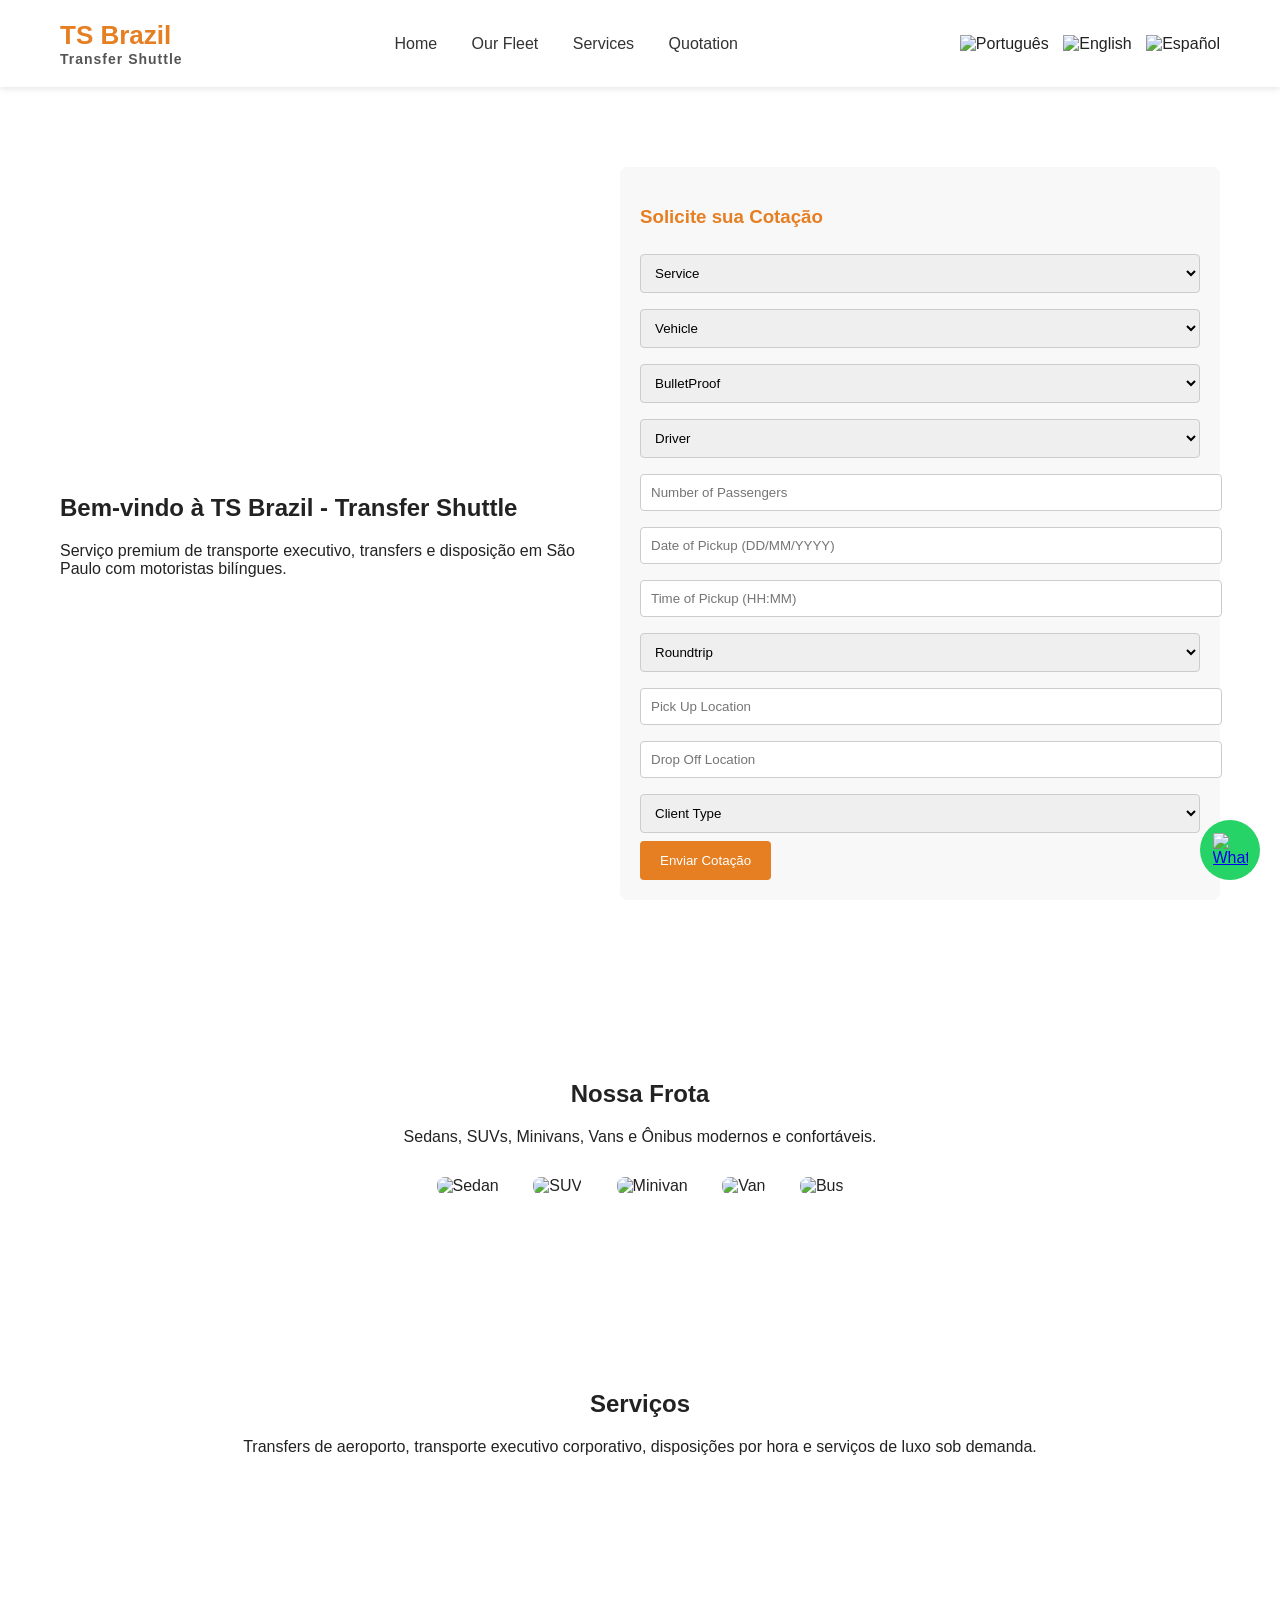
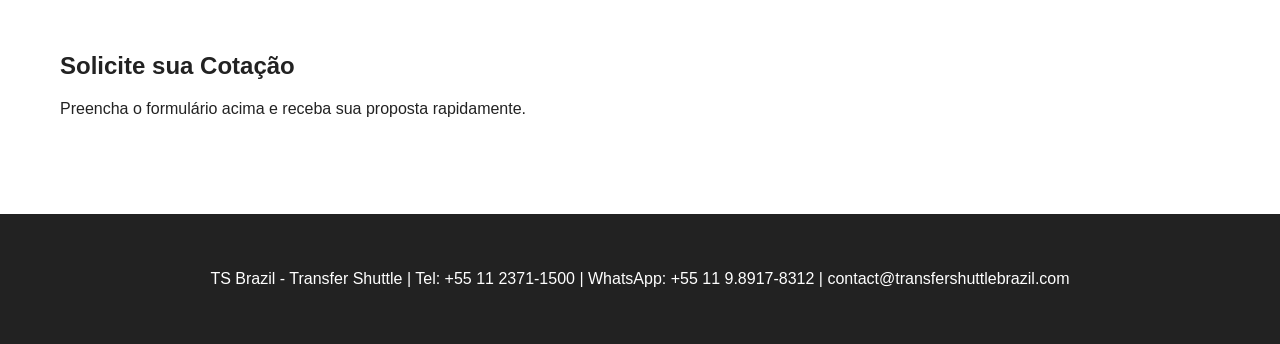
==== commit b83641d1: "Add files via upload" ====
--- a/index.html
+++ b/index.html
@@ -1,725 +1,160 @@
 <!DOCTYPE html>
-<html lang="pt-BR">
+<html lang="pt">
 <head>
-    <meta charset="UTF-8">
-    <meta name="viewport" content="width=device-width, initial-scale=1.0">
-    <meta name="description" content="TS Brazil - Transfer Shuttle oferece serviços de transporte executivo de luxo com motoristas qualificados, frota de classe mundial e pontualidade garantida. Transfers aeroportuários, city tours e serviços personalizados.">
-    <meta name="keywords" content="transfer executivo, transporte de luxo, motorista particular, transfer aeroporto, limousine São Paulo, chauffeur service Brazil">
-    <meta name="author" content="TS Brazil - Transfer Shuttle">
-    <meta name="robots" content="index, follow">
-    
-    <!-- Open Graph / Facebook -->
-    <meta property="og:type" content="website">
-    <meta property="og:url" content="https://transfershuttlebrazil.com/">
-    <meta property="og:title" content="TS Brazil - Transfer Shuttle | Transporte Executivo de Luxo">
-    <meta property="og:description" content="Serviços de transporte executivo de luxo com motoristas qualificados e frota de classe mundial. Pontualidade garantida.">
-    <meta property="og:image" content="https://images.unsplash.com/photo-1449965408869-eaa3f722e40d?w=1200">
-    
-    <!-- Twitter -->
-    <meta property="twitter:card" content="summary_large_image">
-    <meta property="twitter:url" content="https://transfershuttlebrazil.com/">
-    <meta property="twitter:title" content="TS Brazil - Transfer Shuttle | Transporte Executivo de Luxo">
-    <meta property="twitter:description" content="Serviços de transporte executivo de luxo com motoristas qualificados e frota de classe mundial.">
-    <meta property="twitter:image" content="https://images.unsplash.com/photo-1449965408869-eaa3f722e40d?w=1200">
-    
-    <!-- Hreflang Tags -->
-    <link rel="alternate" hreflang="pt-BR" href="https://transfershuttlebrazil.com/" />
-    <link rel="alternate" hreflang="en" href="https://transfershuttlebrazil.com/en" />
-    <link rel="alternate" hreflang="es" href="https://transfershuttlebrazil.com/es" />
-    <link rel="alternate" hreflang="x-default" href="https://transfershuttlebrazil.com/" />
-    
-    <link rel="canonical" href="https://transfershuttlebrazil.com/">
-    
-    <title>TS Brazil - Transfer Shuttle | Transporte Executivo de Luxo em São Paulo</title>
-    
-    <!-- JSON-LD Structured Data -->
-    <script type="application/ld+json">
-    {
-      "@context": "https://schema.org",
-      "@type": "LocalBusiness",
-      "name": "TS Brazil - Transfer Shuttle",
-      "image": "https://images.unsplash.com/photo-1449965408869-eaa3f722e40d?w=1200",
-      "@id": "https://transfershuttlebrazil.com",
-      "url": "https://transfershuttlebrazil.com",
-      "telephone": "+551123711500",
-      "address": {
-        "@type": "PostalAddress",
-        "addressLocality": "São Paulo",
-        "addressRegion": "SP",
-        "addressCountry": "BR"
-      },
-      "geo": {
-        "@type": "GeoCoordinates",
-        "latitude": -23.5505,
-        "longitude": -46.6333
-      },
-      "openingHoursSpecification": {
-        "@type": "OpeningHoursSpecification",
-        "dayOfWeek": [
-          "Monday",
-          "Tuesday",
-          "Wednesday",
-          "Thursday",
-          "Friday",
-          "Saturday",
-          "Sunday"
-        ],
-        "opens": "00:00",
-        "closes": "23:59"
-      },
-      "sameAs": [
-        "https://wa.me/5511989178312"
-      ],
-      "priceRange": "$$$$"
-    }
-    </script>
-    
-    <style>
-        * {
-            margin: 0;
-            padding: 0;
-            box-sizing: border-box;
-        }
-        
-        :root {
-            --primary-color: #000;
-            --secondary-color: #d4af37;
-            --text-light: #fff;
-            --text-dark: #333;
-            --bg-light: #f4f4f4;
-        }
-        
-        body {
-            font-family: 'Segoe UI', Tahoma, Geneva, Verdana, sans-serif;
-            line-height: 1.6;
-            color: var(--text-dark);
-            scroll-behavior: smooth;
-        }
-        
-        header {
-            background: var(--primary-color);
-            color: var(--text-light);
-            padding: 1rem 2rem;
-            position: fixed;
-            width: 100%;
-            top: 0;
-            z-index: 1000;
-            box-shadow: 0 2px 10px rgba(0,0,0,0.3);
-        }
-        
-        nav {
-            display: flex;
-            justify-content: space-between;
-            align-items: center;
-            max-width: 1200px;
-            margin: 0 auto;
-        }
-        
-        .logo {
-            font-size: 1.5rem;
-            font-weight: bold;
-            color: var(--secondary-color);
-        }
-        
-        nav ul {
-            list-style: none;
-            display: flex;
-            align-items: center;
-            gap: 2rem;
-        }
-        
-        nav a {
-            color: var(--text-light);
-            text-decoration: none;
-            transition: color 0.3s;
-            font-weight: 500;
-        }
-        
-        nav a:hover {
-            color: var(--secondary-color);
-        }
-        
-        .languages {
-            display: flex;
-            gap: 0.5rem;
-        }
-        
-        .languages img {
-            width: 24px;
-            height: 18px;
-            cursor: pointer;
-            transition: transform 0.3s;
-            border: 1px solid transparent;
-        }
-        
-        .languages img:hover {
-            transform: scale(1.1);
-            border-color: var(--secondary-color);
-        }
-        
-        section {
-            padding: 6rem 2rem;
-            max-width: 1200px;
-            margin: 0 auto;
-        }
-        
-        #home {
-            min-height: 100vh;
-            display: flex;
-            align-items: center;
-            justify-content: space-between;
-            gap: 3rem;
-            background: linear-gradient(135deg, #1a1a1a 0%, #2d2d2d 100%);
-            color: var(--text-light);
-            margin-top: 60px;
-        }
-        
-        .home-content {
-            flex: 1;
-            max-width: 50%;
-        }
-        
-        .home-content h1 {
-            font-size: 3rem;
-            margin-bottom: 1.5rem;
-            color: var(--secondary-color);
-            line-height: 1.2;
-        }
-        
-        .home-content p {
-            font-size: 1.1rem;
-            margin-bottom: 1rem;
-            line-height: 1.8;
-        }
-        
-        .quotation-form {
-            flex: 1;
-            max-width: 45%;
-            background: var(--text-light);
-            padding: 2.5rem;
-            border-radius: 10px;
-            box-shadow: 0 10px 30px rgba(0,0,0,0.3);
-            color: var(--text-dark);
-        }
-        
-        .quotation-form h2 {
-            margin-bottom: 1.5rem;
-            color: var(--primary-color);
-            font-size: 1.8rem;
-        }
-        
-        form label {
-            display: block;
-            margin: 0.8rem 0 0.3rem;
-            font-weight: 600;
-            font-size: 0.9rem;
-        }
-        
-        form input,
-        form select {
-            width: 100%;
-            padding: 0.7rem;
-            margin-bottom: 1rem;
-            border: 2px solid #ddd;
-            border-radius: 5px;
-            font-size: 1rem;
-            transition: border-color 0.3s;
-        }
-        
-        form input:focus,
-        form select:focus {
-            outline: none;
-            border-color: var(--secondary-color);
-        }
-        
-        .submit-btn {
-            background: var(--primary-color);
-            color: var(--text-light);
-            padding: 1rem 2rem;
-            border: none;
-            cursor: pointer;
-            width: 100%;
-            font-size: 1.1rem;
-            border-radius: 5px;
-            font-weight: bold;
-            transition: background 0.3s;
-            margin-top: 1rem;
-        }
-        
-        .submit-btn:hover {
-            background: var(--secondary-color);
-            color: var(--primary-color);
-        }
-        
-        h2 {
-            font-size: 2.5rem;
-            margin-bottom: 2rem;
-            color: var(--primary-color);
-            text-align: center;
-        }
-        
-        .section-intro {
-            text-align: center;
-            font-size: 1.1rem;
-            margin-bottom: 3rem;
-            color: #666;
-        }
-        
-        .fleet-grid,
-        .services-grid {
-            display: grid;
-            grid-template-columns: repeat(auto-fit, minmax(280px, 1fr));
-            gap: 2.5rem;
-            margin-top: 3rem;
-        }
-        
-        .vehicle,
-        .service-card {
-            background: var(--text-light);
-            border-radius: 10px;
-            overflow: hidden;
-            box-shadow: 0 5px 15px rgba(0,0,0,0.1);
-            transition: transform 0.3s, box-shadow 0.3s;
-        }
-        
-        .vehicle:hover,
-        .service-card:hover {
-            transform: translateY(-10px);
-            box-shadow: 0 10px 25px rgba(0,0,0,0.2);
-        }
-        
-        .vehicle img {
-            width: 100%;
-            height: 220px;
-            object-fit: cover;
-        }
-        
-        .vehicle-info,
-        .service-info {
-            padding: 1.5rem;
-        }
-        
-        .vehicle h3,
-        .service-card h3 {
-            font-size: 1.5rem;
-            margin-bottom: 0.8rem;
-            color: var(--primary-color);
-        }
-        
-        .vehicle p,
-        .service-card p {
-            color: #666;
-            line-height: 1.6;
-        }
-        
-        .service-card {
-            padding: 2rem;
-            text-align: center;
-        }
-        
-        .service-card h3 {
-            margin-bottom: 1rem;
-        }
-        
-        #quotation {
-            background: var(--bg-light);
-            text-align: center;
-        }
-        
-        .cta-link {
-            display: inline-block;
-            background: var(--primary-color);
-            color: var(--text-light);
-            padding: 1rem 2rem;
-            text-decoration: none;
-            border-radius: 5px;
-            margin-top: 2rem;
-            font-weight: bold;
-            transition: background 0.3s;
-        }
-        
-        .cta-link:hover {
-            background: var(--secondary-color);
-            color: var(--primary-color);
-        }
-        
-        footer {
-            background: var(--primary-color);
-            color: var(--text-light);
-            text-align: center;
-            padding: 2rem;
-        }
-        
-        footer p {
-            margin: 0.5rem 0;
-        }
-        
-        footer a {
-            color: var(--secondary-color);
-            text-decoration: none;
-        }
-        
-        .whatsapp-float {
-            position: fixed;
-            width: 60px;
-            height: 60px;
-            bottom: 40px;
-            right: 40px;
-            background-color: #25d366;
-            color: #FFF;
-            border-radius: 50px;
-            text-align: center;
-            font-size: 35px;
-            box-shadow: 2px 2px 10px rgba(0,0,0,0.3);
-            z-index: 999;
-            display: flex;
-            align-items: center;
-            justify-content: center;
-            transition: background-color 0.3s, transform 0.3s;
-            text-decoration: none;
-        }
-        
-        .whatsapp-float:hover {
-            background-color: #128C7E;
-            transform: scale(1.1);
-        }
-        
-        #returnFields {
-            display: none;
-        }
-        
-        @media (max-width: 968px) {
-            nav ul {
-                gap: 1rem;
-                font-size: 0.9rem;
-            }
-            
-            #home {
-                flex-direction: column;
-                text-align: center;
-            }
-            
-            .home-content,
-            .quotation-form {
-                max-width: 100%;
-            }
-            
-            .home-content h1 {
-                font-size: 2rem;
-            }
-            
-            h2 {
-                font-size: 2rem;
-            }
-            
-            .fleet-grid,
-            .services-grid {
-                grid-template-columns: 1fr;
-            }
-        }
-        
-        @media (max-width: 600px) {
-            header {
-                padding: 1rem;
-            }
-            
-            nav {
-                flex-direction: column;
-                gap: 1rem;
-            }
-            
-            nav ul {
-                flex-wrap: wrap;
-                justify-content: center;
-            }
-            
-            section {
-                padding: 4rem 1rem;
-            }
-            
-            .whatsapp-float {
-                width: 50px;
-                height: 50px;
-                font-size: 28px;
-                bottom: 20px;
-                right: 20px;
-            }
-        }
-    </style>
+  <meta charset="UTF-8">
+  <meta name="viewport" content="width=device-width, initial-scale=1.0">
+  <title>TS Brazil - Transfer Shuttle | Transporte Executivo e Transfers</title>
+  <meta name="description" content="Serviço de transporte executivo, transfers e disposição com motoristas bilíngues em São Paulo.">
+  <meta name="keywords" content="transfer executivo, transporte aeroporto, motorista bilíngue, shuttle São Paulo">
+  <link rel="icon" type="image/png" href="[data-uri]">
+
+  <style>
+    body {margin:0; font-family:'Segoe UI',sans-serif; color:#222; background:#fff;}
+    header {display:flex; justify-content:space-between; align-items:center; padding:20px 60px; background:#fff; box-shadow:0 2px 6px rgba(0,0,0,0.1);}
+    .logo {font-size:26px; font-weight:bold; color:#e67e22;}
+    .logo span {display:block; font-size:14px; color:#555; letter-spacing:1px;}
+    nav a {margin:0 15px; text-decoration:none; color:#333; font-weight:500;}
+    nav a:hover {color:#e67e22;}
+    .flags img {width:24px; cursor:pointer; margin-left:10px;}
+    section {padding:80px 60px;}
+    .hero {display:flex; flex-wrap:wrap; align-items:center; justify-content:space-between;}
+    .hero-text {flex:1; min-width:300px;}
+    .hero-form {flex:1; background:#f8f8f8; padding:20px; border-radius:8px;}
+    .hero-form h3 {color:#e67e22;}
+    input, select {width:100%; padding:10px; margin:8px 0; border:1px solid #ccc; border-radius:4px;}
+    button {background:#e67e22; color:#fff; border:none; padding:12px 20px; border-radius:4px; cursor:pointer;}
+    button:hover {background:#cf711f;}
+    .fleet, .services {text-align:center;}
+    .fleet img {width:200px; margin:15px; border-radius:8px;}
+    .footer {background:#222; color:#fff; padding:40px 60px; text-align:center;}
+    .whatsapp-float {position:fixed; width:60px; height:60px; bottom:20px; right:20px; background:#25D366; border-radius:50%; display:flex; align-items:center; justify-content:center;}
+    .whatsapp-float img {width:35px; height:35px;}
+    @media(max-width:768px){header{flex-direction:column;} .hero{flex-direction:column;} section{padding:40px 20px;}}
+  </style>
 </head>
 <body>
-    <header>
-        <nav>
-            <div class="logo">TS BRAZIL</div>
-            <ul>
-                <li><a href="#home" data-pt="Início" data-en="Home" data-es="Inicio">Início</a></li>
-                <li><a href="#fleet" data-pt="Frota" data-en="Fleet" data-es="Flota">Frota</a></li>
-                <li><a href="#services" data-pt="Serviços" data-en="Services" data-es="Servicios">Serviços</a></li>
-                <li><a href="#quotation" data-pt="Orçamento" data-en="Quotation" data-es="Presupuesto">Orçamento</a></li>
-                <li class="languages">
-                    <img src="https://flagcdn.com/w20/br.png" alt="Português" onclick="setLanguage('pt')" title="Português">
-                    <img src="https://flagcdn.com/w20/gb.png" alt="English" onclick="setLanguage('en')" title="English">
-                    <img src="https://flagcdn.com/w20/es.png" alt="Español" onclick="setLanguage('es')" title="Español">
-                </li>
-            </ul>
-        </nav>
-    </header>
+  <header>
+    <div class="logo">TS Brazil <span>Transfer Shuttle</span></div>
+    <nav>
+      <a href="#home" data-lang="home">Home</a>
+      <a href="#fleet" data-lang="fleet">Our Fleet</a>
+      <a href="#services" data-lang="services">Services</a>
+      <a href="#quotation" data-lang="quotation">Quotation</a>
+    </nav>
+    <div class="flags">
+      <img src="https://flagcdn.com/w20/br.png" alt="Português" onclick="changeLang('pt')">
+      <img src="https://flagcdn.com/w20/us.png" alt="English" onclick="changeLang('en')">
+      <img src="https://flagcdn.com/w20/es.png" alt="Español" onclick="changeLang('es')">
+    </div>
+  </header>
 
-    <section id="home">
-        <div class="home-content">
-            <h1 data-pt="Transporte Executivo de Luxo" data-en="Executive Luxury Transportation" data-es="Transporte Ejecutivo de Lujo">Transporte Executivo de Luxo</h1>
-            <p data-pt="Com mais de 15 anos de experiência em transporte de luxo, a TS Brazil oferece serviços impecáveis com motoristas profissionais. Nosso compromisso é garantir que cada passageiro receba o mesmo nível de atendimento personalizado e exclusivo, redefinindo sua experiência de mobilidade com sofisticação e pontualidade." data-en="With over 15 years of experience in luxury transportation, TS Brazil offers impeccable services with professional drivers. Our commitment is to ensure that each passenger receives the same level of personalized and exclusive service, redefining your mobility experience with sophistication and punctuality." data-es="Con más de 15 años de experiencia en transporte de lujo, TS Brazil ofrece servicios impecables con conductores profesionales. Nuestro compromisso es garantizar que cada pasajero reciba el mismo nivel de atención personalizada y exclusiva, redefiniendo su experiencia de movilidad con sofisticación y puntualidad.">Com mais de 15 anos de experiência em transporte de luxo, a TS Brazil oferece serviços impecáveis com motoristas profissionais. Nosso compromisso é garantir que cada passageiro receba o mesmo nível de atendimento personalizado e exclusivo, redefinindo sua experiência de mobilidade com sofisticação e pontualidade.</p>
-            <p data-pt="Contamos com uma frota de classe mundial, veículos modernos e um time de motoristas altamente treinados, combinados com sistemas avançados de reserva. Oferecemos um portfólio completo de gerenciamento de transporte de luxo e logística, garantindo que cada detalhe de sua jornada seja tratado com a máxima excelência." data-en="We have a world-class fleet, modern vehicles and a team of highly trained drivers, combined with advanced booking systems. We offer a complete portfolio of luxury transportation and logistics management, ensuring that every detail of your journey is handled with the utmost excellence." data-es="Contamos con una flota de clase mundial, vehículos modernos y un equipo de conductores altamente capacitados, combinados con sistemas avanzados de reserva. Ofrecemos un portafolio completo de gestión de transporte de lujo y logística, garantizando que cada detalle de su viaje sea tratado con la máxima excelencia.">Contamos com uma frota de classe mundial, veículos modernos e um time de motoristas altamente treinados, combinados com sistemas avançados de reserva. Oferecemos um portfólio completo de gerenciamento de transporte de luxo e logística, garantindo que cada detalhe de sua jornada seja tratado com a máxima excelência.</p>
-        </div>
-        <div class="quotation-form">
-            <h2 data-pt="Solicite um Orçamento" data-en="Request a Quote" data-es="Solicite un Presupuesto">Solicite um Orçamento</h2>
-            <form id="quoteForm" onsubmit="sendEmail(event)">
-                <label for="service" data-pt="Serviço:" data-en="Service:" data-es="Servicio:">Serviço:</label>
-                <select id="service" name="Service" required>
-                    <option value="Transfer">Transfer</option>
-                    <option value="Disposal">Disposal</option>
-                </select>
+  <section id="home" class="hero">
+    <div class="hero-text">
+      <h1 data-lang="welcome">Bem-vindo à TS Brazil - Transfer Shuttle</h1>
+      <p data-lang="intro">Serviço premium de transporte executivo, transfers e disposição em São Paulo com motoristas bilíngues.</p>
+    </div>
+    <div class="hero-form">
+      <h3 data-lang="formTitle">Solicite sua Cotação</h3>
+      <form action="send_mail.php" method="POST">
+        <select name="service" required>
+          <option value="">Service</option>
+          <option>Transfer</option>
+          <option>Disposal</option>
+        </select>
+        <select name="vehicle" required>
+          <option value="">Vehicle</option>
+          <option>Sedan</option>
+          <option>SUV</option>
+          <option>Minivan</option>
+          <option>Van</option>
+          <option>Bus</option>
+        </select>
+        <select name="bulletproof">
+          <option value="">BulletProof</option>
+          <option>Yes</option>
+          <option>No</option>
+        </select>
+        <select name="driver">
+          <option value="">Driver</option>
+          <option>Bilingual</option>
+          <option>Monolingual</option>
+        </select>
+        <input type="number" name="passengers" placeholder="Number of Passengers">
+        <input type="text" name="pickup_date" placeholder="Date of Pickup (DD/MM/YYYY)">
+        <input type="text" name="pickup_time" placeholder="Time of Pickup (HH:MM)">
+        <select name="roundtrip">
+          <option value="">Roundtrip</option>
+          <option>Yes</option>
+          <option>No</option>
+        </select>
+        <input type="text" name="pickup_location" placeholder="Pick Up Location">
+        <input type="text" name="dropoff_location" placeholder="Drop Off Location">
+        <select name="client">
+          <option value="">Client Type</option>
+          <option>Private</option>
+          <option>Corporate</option>
+        </select>
+        <button type="submit">Enviar Cotação</button>
+      </form>
+    </div>
+  </section>
 
-                <label for="vehicle" data-pt="Veículo:" data-en="Vehicle:" data-es="Vehículo:">Veículo:</label>
-                <select id="vehicle" name="Vehicle" required>
-                    <option value="Sedan">Sedan</option>
-                    <option value="SUV">SUV</option>
-                    <option value="Minivan">Minivan</option>
-                    <option value="Van">Van</option>
-                    <option value="Bus">Bus</option>
-                </select>
+  <section id="fleet" class="fleet">
+    <h2 data-lang="fleetTitle">Nossa Frota</h2>
+    <p data-lang="fleetDesc">Sedans, SUVs, Minivans, Vans e Ônibus modernos e confortáveis.</p>
+    <div>
+      <img src="https://cdn.rolzo.com/car-images/sedan.jpg" alt="Sedan">
+      <img src="https://cdn.rolzo.com/car-images/suv.jpg" alt="SUV">
+      <img src="https://cdn.rolzo.com/car-images/minivan.jpg" alt="Minivan">
+      <img src="https://cdn.rolzo.com/car-images/van.jpg" alt="Van">
+      <img src="https://cdn.rolzo.com/car-images/bus.jpg" alt="Bus">
+    </div>
+  </section>
 
-                <label for="bulletproof" data-pt="Blindado:" data-en="Bulletproof:" data-es="Blindado:">Blindado:</label>
-                <select id="bulletproof" name="BulletProof" required>
-                    <option value="No" data-pt="Não" data-en="No" data-es="No">Não</option>
-                    <option value="Yes" data-pt="Sim" data-en="Yes" data-es="Sí">Sim</option>
-                </select>
+  <section id="services" class="services">
+    <h2 data-lang="serviceTitle">Serviços</h2>
+    <p data-lang="serviceText">Transfers de aeroporto, transporte executivo corporativo, disposições por hora e serviços de luxo sob demanda.</p>
+  </section>
 
-                <label for="driver" data-pt="Motorista:" data-en="Driver:" data-es="Conductor:">Motorista:</label>
-                <select id="driver" name="Driver" required>
-                    <option value="Monolingual" data-pt="Monolíngue" data-en="Monolingual" data-es="Monolingüe">Monolíngue</option>
-                    <option value="Bilingual" data-pt="Bilíngue" data-en="Bilingual" data-es="Bilingüe">Bilíngue</option>
-                </select>
+  <section id="quotation">
+    <h2 data-lang="quoteTitle">Solicite sua Cotação</h2>
+    <p data-lang="quoteDesc">Preencha o formulário acima e receba sua proposta rapidamente.</p>
+  </section>
 
-                <label for="passengers" data-pt="Número de Passageiros:" data-en="Number of Passengers:" data-es="Número de Pasajeros:">Número de Passageiros:</label>
-                <input type="number" id="passengers" name="Number of Passengers" min="1" required>
+  <footer class="footer">
+    <p>TS Brazil - Transfer Shuttle | Tel: +55 11 2371-1500 | WhatsApp: +55 11 9.8917-8312 | contact@transfershuttlebrazil.com</p>
+  </footer>
 
-                <label for="pickupDate" data-pt="Data de Retirada:" data-en="Pickup Date:" data-es="Fecha de Recogida:">Data de Retirada:</label>
-                <input type="text" id="pickupDate" name="Date of Pickup" placeholder="DD/MM/YYYY" required>
+  <a href="https://api.whatsapp.com/send?phone=5511989178312" class="whatsapp-float" target="_blank">
+    <img src="https://upload.wikimedia.org/wikipedia/commons/6/6b/WhatsApp.svg" alt="WhatsApp">
+  </a>
 
-                <label for="pickupTime" data-pt="Hora de Retirada:" data-en="Pickup Time:" data-es="Hora de Recogida:">Hora de Retirada:</label>
-                <input type="time" id="pickupTime" name="Time of Pickup" required>
-
-                <label for="roundtrip" data-pt="Ida e Volta:" data-en="Roundtrip:" data-es="Ida y Vuelta:">Ida e Volta:</label>
-                <select id="roundtrip" name="Roundtrip" onchange="toggleRoundtrip()" required>
-                    <option value="No" data-pt="Não" data-en="No" data-es="No">Não</option>
-                    <option value="Yes" data-pt="Sim" data-en="Yes" data-es="Sí">Sim</option>
-                </select>
-
-                <div id="returnFields">
-                    <label for="returnDate" data-pt="Data de Retorno:" data-en="Return Date:" data-es="Fecha de Retorno:">Data de Retorno:</label>
-                    <input type="text" id="returnDate" name="Return Date" placeholder="DD/MM/YYYY">
-
-                    <label for="returnTime" data-pt="Hora de Retorno:" data-en="Return Time:" data-es="Hora de Retorno:">Hora de Retorno:</label>
-                    <input type="time" id="returnTime" name="Return Time">
-                </div>
-
-                <label for="pickupLoc" data-pt="Local de Retirada:" data-en="Pickup Location:" data-es="Lugar de Recogida:">Local de Retirada:</label>
-                <input type="text" id="pickupLoc" name="PICK UP LOCATION" placeholder="Bairro ou Endereço" required>
-
-                <label for="dropoffLoc" data-pt="Local de Destino:" data-en="Drop-off Location:" data-es="Lugar de Destino:">Local de Destino:</label>
-                <input type="text" id="dropoffLoc" name="DROP OFF LOCATION" placeholder="Bairro ou Endereço" required>
-
-                <label for="client" data-pt="Cliente:" data-en="Client:" data-es="Cliente:">Cliente:</label>
-                <select id="client" name="Client" required>
-                    <option value="Private" data-pt="Privado" data-en="Private" data-es="Privado">Privado</option>
-                    <option value="Corporate" data-pt="Corporativo" data-en="Corporate" data-es="Corporativo">Corporativo</option>
-                </select>
-
-                <button type="submit" class="submit-btn" data-pt="Enviar Solicitação" data-en="Send Request" data-es="Enviar Solicitud">Enviar Solicitação</button>
-            </form>
-        </div>
-    </section>
-
-    <section id="fleet">
-        <h2 data-pt="Nossa Frota de Luxo" data-en="Our Luxury Fleet" data-es="Nuestra Flota de Lujo">Nossa Frota de Luxo</h2>
-        <p class="section-intro" data-pt="Frota de classe mundial com os veículos mais recentes e modernos do mercado para oferecer sempre o melhor aos nossos clientes." data-en="World-class fleet with the latest and most modern vehicles on the market to always offer the best to our customers." data-es="Flota de clase mundial con los vehículos más recientes y modernos del mercado para ofrecer siempre lo mejor a nuestros clientes.">Frota de classe mundial com os veículos mais recentes e modernos do mercado para oferecer sempre o melhor aos nossos clientes.</p>
-        <div class="fleet-grid">
-            <div class="vehicle">
-                <img src="https://images.unsplash.com/photo-1503376780353-7e6692767b70?w=600" alt="Sedan de Luxo">
-                <div class="vehicle-info">
-                    <h3>Sedan</h3>
-                    <p data-pt="Elegante e confortável, perfeito para transfers executivos e viagens de negócios. Comporta até 3 passageiros com amplo espaço para bagagens." data-en="Elegant and comfortable, perfect for executive transfers and business trips. Accommodates up to 3 passengers with ample luggage space." data-es="Elegante y cómodo, perfecto para traslados ejecutivos y viajes de negocios. Acomoda hasta 3 pasajeros con amplio espacio para equipaje.">Elegante e confortável, perfeito para transfers executivos e viagens de negócios. Comporta até 3 passageiros com amplo espaço para bagagens.</p>
-                </div>
-            </div>
-            <div class="vehicle">
-                <img src="https://images.unsplash.com/photo-1552519507-da3b142c6e3d?w=600" alt="SUV de Luxo">
-                <div class="vehicle-info">
-                    <h3>SUV</h3>
-                    <p data-pt="Espaçoso e luxuoso para grupos pequenos, ideal para famílias ou executivos que buscam mais conforto e espaço. Comporta até 6 passageiros." data-en="Spacious and luxurious for small groups, ideal for families or executives seeking more comfort and space. Accommodates up to 6 passengers." data-es="Espacioso y lujoso para grupos pequeños, ideal para familias o ejecutivos que buscan más comodidad y espacio. Acomoda hasta 6 pasajeros.">Espaçoso e luxuoso para grupos pequenos, ideal para famílias ou executivos que buscam mais conforto e espaço. Comporta até 6 passageiros.</p>
-                </div>
-            </div>
-            <div class="vehicle">
-                <img src="https://images.unsplash.com/photo-1502877338535-766e1452684a?w=600" alt="Minivan">
-                <div class="vehicle-info">
-                    <h3>Minivan</h3>
-                    <p data-pt="Ideal para grupos médios e famílias, oferecendo amplo espaço interno e conforto premium. Perfeita para city tours e eventos. Até 7 passageiros." data-en="Ideal for medium groups and families, offering ample interior space and premium comfort. Perfect for city tours and events. Up to 7 passengers." data-es="Ideal para grupos medianos y familias, ofreciendo amplio espacio interior y comodidad premium. Perfecta para tours por la ciudad y eventos. Hasta 7 pasajeros.">Ideal para grupos médios e famílias, oferecendo amplo espaço interno e conforto premium. Perfeita para city tours e eventos. Até 7 passageiros.</p>
-                </div>
-            </div>
-            <div class="vehicle">
-                <img src="https://images.unsplash.com/photo-1590802183534-d8992c8b6d8b?w=600" alt="Van Executiva">
-                <div class="vehicle-info">
-                    <h3>Van</h3>
-                    <p data-pt="Grande capacidade para grupos de até 14 passageiros, mantendo o conforto e elegância. Ideal para eventos corporativos e grupos turísticos." data-en="Large capacity for groups of up to 14 passengers, maintaining comfort and elegance. Ideal for corporate events and tourist groups." data-es="Gran capacidad para grupos de hasta 14 pasajeros, manteniendo la comodidad y elegancia. Ideal para eventos corporativos y grupos turísticos.">Grande capacidade para grupos de até 14 passageiros, mantendo o conforto e elegância. Ideal para eventos corporativos e grupos turísticos.</p>
-                </div>
-            </div>
-            <div class="vehicle">
-                <img src="https://images.unsplash.com/photo-1544620347-c4fd4a3d5957?w=600" alt="Ônibus Executivo">
-                <div class="vehicle-info">
-                    <h3>Bus</h3>
-                    <p data-pt="Para grupos grandes e eventos especiais, oferecendo conforto premium e todas as comodidades necessárias. Capacidade para até 40 passageiros." data-en="For large groups and special events, offering premium comfort and all necessary amenities. Capacity for up to 40 passengers." data-es="Para grupos grandes y eventos especiales, ofreciendo comodidad premium y todas las comodidades necesarias. Capacidad para hasta 40 pasajeros.">Para grupos grandes e eventos especiais, oferecendo conforto premium e todas as comodidades necessárias. Capacidade para até 40 passageiros.</p>
-                </div>
-            </div>
-        </div>
-    </section>
-
-    <section id="services">
-        <h2 data-pt="Nossos Serviços" data-en="Our Services" data-es="Nuestros Servicios">Nossos Serviços</h2>
-        <p class="section-intro" data-pt="Serviços personalizados de transporte de luxo para atender todas as suas necessidades de mobilidade com excelência e pontualidade." data-en="Customized luxury transportation services to meet all your mobility needs with excellence and punctuality." data-es="Servicios personalizados de transporte de lujo para satisfacer todas sus necesidades de movilidad con excelencia y puntualidad.">Serviços personalizados de transporte de luxo para atender todas as suas necessidades de mobilidade com excelência e pontualidade.</p>
-        <div class="services-grid">
-            <div class="service-card">
-                <h3 data-pt="Transfers Aeroportuários" data-en="Airport Transfers" data-es="Traslados Aeroportuarios">Transfers Aeroportuários</h3>
-                <p data-pt="Serviço de transfer porta a porta com monitoramento de voos em tempo real. Serviço de meet & greet disponível para chegadas internacionais. Pontualidade garantida." data-en="Door-to-door transfer service with real-time flight monitoring. Meet & greet service available for international arrivals. Guaranteed punctuality." data-es="Servicio de traslado puerta a puerta con monitoreo de vuelos en tiempo real. Servicio de meet & greet disponible para llegadas internacionales. Puntualidad garantizada.">Serviço de transfer porta a porta com monitoramento de voos em tempo real. Serviço de meet & greet disponível para chegadas internacionais. Pontualidade garantida.</p>
-            </div>
-            <div class="service-card">
-                <h3 data-pt="Aviação Privada" data-en="Private Aviation" data-es="Aviación Privada">Aviação Privada</h3>
-                <p data-pt="Serviços especializados para terminais de aviação privada. Profissionais dedicados com rastreamento de voos online em tempo real para garantir pontualidade absoluta." data-en="Specialized services for private aviation terminals. Dedicated professionals with real-time online flight tracking to ensure absolute punctuality." data-es="Servicios especializados para terminales de aviación privada. Profesionales dedicados con seguimiento de vuelos en línea en tiempo real para garantizar puntualidad absoluta.">Serviços especializados para terminais de aviação privada. Profissionais dedicados com rastreamento de voos online em tempo real para garantir pontualidade absoluta.</p>
-            </div>
-            <div class="service-card">
-                <h3 data-pt="Hora em Hora" data-en="By the Hour" data-es="Por Hora">Hora em Hora</h3>
-                <p data-pt="Motorista à sua disposição pelo tempo necessário. Flexibilidade para múltiplos destinos durante o percurso sem necessidade de planejamento prévio." data-en="Driver at your disposal for as long as needed. Flexibility for multiple destinations during the route without prior planning." data-es="Conductor a su disposición por el tiempo necesario. Flexibilidad para múltiples destinos durante el recorrido sin planificación previa.">Motorista à sua disposição pelo tempo necessário. Flexibilidade para múltiplos destinos durante o percurso sem necessidade de planejamento prévio.</p>
-            </div>
-            <div class="service-card">
-                <h3 data-pt="Serviços Corporativos" data-en="Corporate Services" data-es="Servicios Corporativos">Serviços Corporativos</h3>
-                <p data-pt="Conta corporativa com gerente dedicado. Reservas 24/7 com ajustes flexíveis de itinerário. Ideal para empresas que necessitam transporte executivo regular." data-en="Corporate account with dedicated manager. 24/7 bookings with flexible itinerary adjustments. Ideal for companies requiring regular executive transportation." data-es="Cuenta corporativa con gerente dedicado. Reservas 24/7 con ajustes flexibles de itinerario. Ideal para empresas que requieren transporte ejecutivo regular.">Conta corporativa com gerente dedicado. Reservas 24/7 com ajustes flexíveis de itinerário. Ideal para empresas que necessitam transporte executivo regular.</p>
-            </div>
-            <div class="service-card">
-                <h3 data-pt="City Tours" data-en="City Tours" data-es="Tours por la Ciudad">City Tours</h3>
-                <p data-pt="Explore atrações turísticas e locais icônicos no conforto de um veículo de luxo com motorista. Total privacidade para apreciar cada momento da sua jornada." data-en="Explore tourist attractions and iconic locations in the comfort of a luxury vehicle with driver. Total privacy to enjoy every moment of your journey." data-es="Explore atracciones turísticas y lugares icónicos en la comodidad de un vehículo de lujo con conductor. Total privacidad para disfrutar cada momento de su viaje.">Explore atrações turísticas e locais icônicos no conforto de um veículo de luxo com motorista. Total privacidade para apreciar cada momento da sua jornada.</p>
-            </div>
-            <div class="service-card">
-                <h3 data-pt="Roadshows e Eventos" data-en="Roadshows & Events" data-es="Roadshows y Eventos">Roadshows e Eventos</h3>
-                <p data-pt="Coordenação completa de transporte para eventos, conferências e roadshows. Desde pequenas reuniões executivas até grandes eventos com milhares de participantes." data-en="Complete transportation coordination for events, conferences and roadshows. From small executive meetings to large events with thousands of participants." data-es="Coordinación completa de transporte para eventos, conferencias y roadshows. Desde pequeñas reuniones ejecutivas hasta grandes eventos con miles de participantes.">Coordenação completa de transporte para eventos, conferências e roadshows. Desde pequenas reuniões executivas até grandes eventos com milhares de participantes.</p>
-            </div>
-            <div class="service-card">
-                <h3 data-pt="Viagens de Longa Distância" data-en="Long Distance Travel" data-es="Viajes de Larga Distancia">Viagens de Longa Distância</h3>
-                <p data-pt="Transporte premium para viagens longas com motorista profissional licenciado. Conforto e recursos tecnológicos para trabalhar ou relaxar durante o trajeto." data-en="Premium transportation for long trips with licensed professional driver. Comfort and technological features to work or relax during the journey." data-es="Transporte premium para viajes largos con conductor profesional licenciado. Comodidad y recursos tecnológicos para trabajar o relajarse durante el trayecto.">Transporte premium para viagens longas com motorista profissional licenciado. Conforto e recursos tecnológicos para trabalhar ou relaxar durante o trajeto.</p>
-            </div>
-            <div class="service-card">
-                <h3 data-pt="Serviço Global" data-en="Global Service" data-es="Servicio Global">Serviço Global</h3>
-                <p data-pt="Mesmo nível de excelência em qualquer lugar do mundo. Rede global de parceiros para garantir o padrão TS Brazil em todas as principais cidades internacionais." data-en="Same level of excellence anywhere in the world. Global network of partners to ensure TS Brazil standard in all major international cities." data-es="Mismo nivel de excelencia en cualquier parte del mundo. Red global de socios para garantizar el estándar TS Brazil en todas las principales ciudades internacionales.">Mesmo nível de excelência em qualquer lugar do mundo. Rede global de parceiros para garantir o padrão TS Brazil em todas as principais cidades internacionais.</p>
-            </div>
-        </div>
-    </section>
-
-    <section id="quotation">
-        <h2 data-pt="Solicite seu Orçamento" data-en="Request Your Quote" data-es="Solicite su Presupuesto">Solicite seu Orçamento</h2>
-        <p class="section-intro" data-pt="Preencha o formulário na seção Home para receber um orçamento personalizado para suas necessidades de transporte executivo." data-en="Fill out the form in the Home section to receive a personalized quote for your executive transportation needs." data-es="Complete el formulario en la sección Home para recibir un presupuesto personalizado para sus necesidades de transporte ejecutivo.">Preencha o formulário na seção Home para receber um orçamento personalizado para suas necessidades de transporte executivo.</p>
-        <a href="#home" class="cta-link" data-pt="Solicitar Orçamento Agora" data-en="Request Quote Now" data-es="Solicitar Presupuesto Ahora">Solicitar Orçamento Agora</a>
-    </section>
-
-    <footer>
-        <h3>TS Brazil - Transfer Shuttle</h3>
-        <p data-pt="Telefone: +55 11 2371-1500" data-en="Phone: +55 11 2371-1500" data-es="Teléfono: +55 11 2371-1500">Telefone: +55 11 2371-1500</p>
-        <p>WhatsApp: <a href="https://wa.me/5511989178312">+55 11 98917-8312</a></p>
-        <p>Email: <a href="mailto:contact@transfershuttlebrazil.com">contact@transfershuttlebrazil.com</a></p>
-        <p data-pt="© 2025 TS Brazil. Todos os direitos reservados." data-en="© 2025 TS Brazil. All rights reserved." data-es="© 2025 TS Brazil. Todos los derechos reservados.">© 2025 TS Brazil. Todos os direitos reservados.</p>
-    </footer>
-
-    <a href="https://wa.me/5511989178312?text=Olá!%20Gostaria%20de%20solicitar%20um%20orçamento%20para%20transporte%20executivo." class="whatsapp-float" target="_blank" rel="noopener" aria-label="WhatsApp">
-        💬
-    </a>
-
-    <script>
-        let currentLang = 'pt';
-        
-        function setLanguage(lang) {
-            currentLang = lang;
-            document.querySelectorAll('[data-pt]').forEach(el => {
-                const text = el.getAttribute(`data-${lang}`);
-                if (text) {
-                    if (el.tagName === 'INPUT' || el.tagName === 'TEXTAREA') {
-                        el.placeholder = text;
-                    } else if (el.tagName === 'OPTION') {
-                        el.textContent = text;
-                    } else {
-                        el.textContent = text;
-                    }
-                }
-            });
-            
-            // Update HTML lang attribute
-            document.documentElement.lang = lang === 'pt' ? 'pt-BR' : lang === 'en' ? 'en' : 'es';
-            
-            // Update meta description
-            const descriptions = {
-                pt: 'TS Brazil - Transfer Shuttle oferece serviços de transporte executivo de luxo com motoristas qualificados, frota de classe mundial e pontualidade garantida. Transfers aeroportuários, city tours e serviços personalizados.',
-                en: 'TS Brazil - Transfer Shuttle offers executive luxury transportation services with qualified drivers, world-class fleet and guaranteed punctuality. Airport transfers, city tours and personalized services.',
-                es: 'TS Brazil - Transfer Shuttle ofrece servicios de transporte ejecutivo de lujo con conductores calificados, flota de clase mundial y puntualidad garantizada. Traslados aeroportuarios, city tours y servicios personalizados.'
-            };
-            document.querySelector('meta[name="description"]').setAttribute('content', descriptions[lang]);
-            
-            // Update title
-            const titles = {
-                pt: 'TS Brazil - Transfer Shuttle | Transporte Executivo de Luxo em São Paulo',
-                en: 'TS Brazil - Transfer Shuttle | Executive Luxury Transportation in São Paulo',
-                es: 'TS Brazil - Transfer Shuttle | Transporte Ejecutivo de Lujo en São Paulo'
-            };
-            document.title = titles[lang];
-        }
-        
-        function toggleRoundtrip() {
-            const roundtrip = document.getElementById('roundtrip').value;
-            const returnFields = document.getElementById('returnFields');
-            returnFields.style.display = roundtrip === 'Yes' ? 'block' : 'none';
-            
-            const returnDate = document.getElementById('returnDate');
-            const returnTime = document.getElementById('returnTime');
-            
-            if (roundtrip === 'Yes') {
-                returnDate.required = true;
-                returnTime.required = true;
-            } else {
-                returnDate.required = false;
-                returnTime.required = false;
-            }
-        }
-        
-        function sendEmail(event) {
-            event.preventDefault();
-            
-            const form = document.getElementById('quoteForm');
-            const formData = new FormData(form);
-            
-            let emailBody = 'SOLICITAÇÃO DE ORÇAMENTO - TS BRAZIL%0D%0A%0D%0A';
-            
-            for (let [key, value] of formData.entries()) {
-                if (key === 'Return Date' || key === 'Return Time') {
-                    if (document.getElementById('roundtrip').value === 'Yes') {
-                        emailBody += `${key}: ${value}%0D%0A`;
-                    }
-                } else {
-                    emailBody += `${key}: ${value}%0D%0A`;
-                }
-            }
-            
-            window.location.href = `mailto:contact@transfershuttlebrazil.com?subject=Solicitação de Orçamento - TS Brazil&body=${emailBody}`;
-            
-            return false;
-        }
-        
-        // Initialize with Portuguese
-        setLanguage('pt');
-    </script>
+  <script>
+    const translations = {
+      en: {home:"Home",fleet:"Fleet",services:"Services",quotation:"Quotation",
+           welcome:"Welcome to TS Brazil - Transfer Shuttle",
+           intro:"Premium executive transport and airport transfer services in São Paulo.",
+           formTitle:"Request a Quote",fleetTitle:"Our Fleet",
+           fleetDesc:"Modern and comfortable Sedans, SUVs, Minivans, Vans and Buses.",
+           serviceTitle:"Services",
+           serviceText:"Airport transfers, corporate transportation, hourly disposal and luxury services.",
+           quoteTitle:"Get Your Quote",quoteDesc:"Fill out the form above and get your proposal quickly."},
+      es: {home:"Inicio",fleet:"Flota",services:"Servicios",quotation:"Cotización",
+           welcome:"Bienvenido a TS Brazil - Transfer Shuttle",
+           intro:"Servicio premium de transporte ejecutivo y traslados en São Paulo.",
+           formTitle:"Solicite su Cotización",fleetTitle:"Nuestra Flota",
+           fleetDesc:"Sedanes, SUVs, Minivans, Vans y Autobuses modernos y cómodos.",
+           serviceTitle:"Servicios",
+           serviceText:"Traslados al aeropuerto, transporte corporativo, servicio por hora y lujo a demanda.",
+           quoteTitle:"Solicite su Cotización",quoteDesc:"Complete el formulario y reciba su propuesta rápidamente."},
+      pt: {}
+    };
+    function changeLang(lang){
+      document.querySelectorAll("[data-lang]").forEach(el=>{
+        const key=el.getAttribute("data-lang");
+        if(translations[lang] && translations[lang][key]) el.innerText=translations[lang][key];
+      });
+    }
+  </script>
 </body>
 </html>
